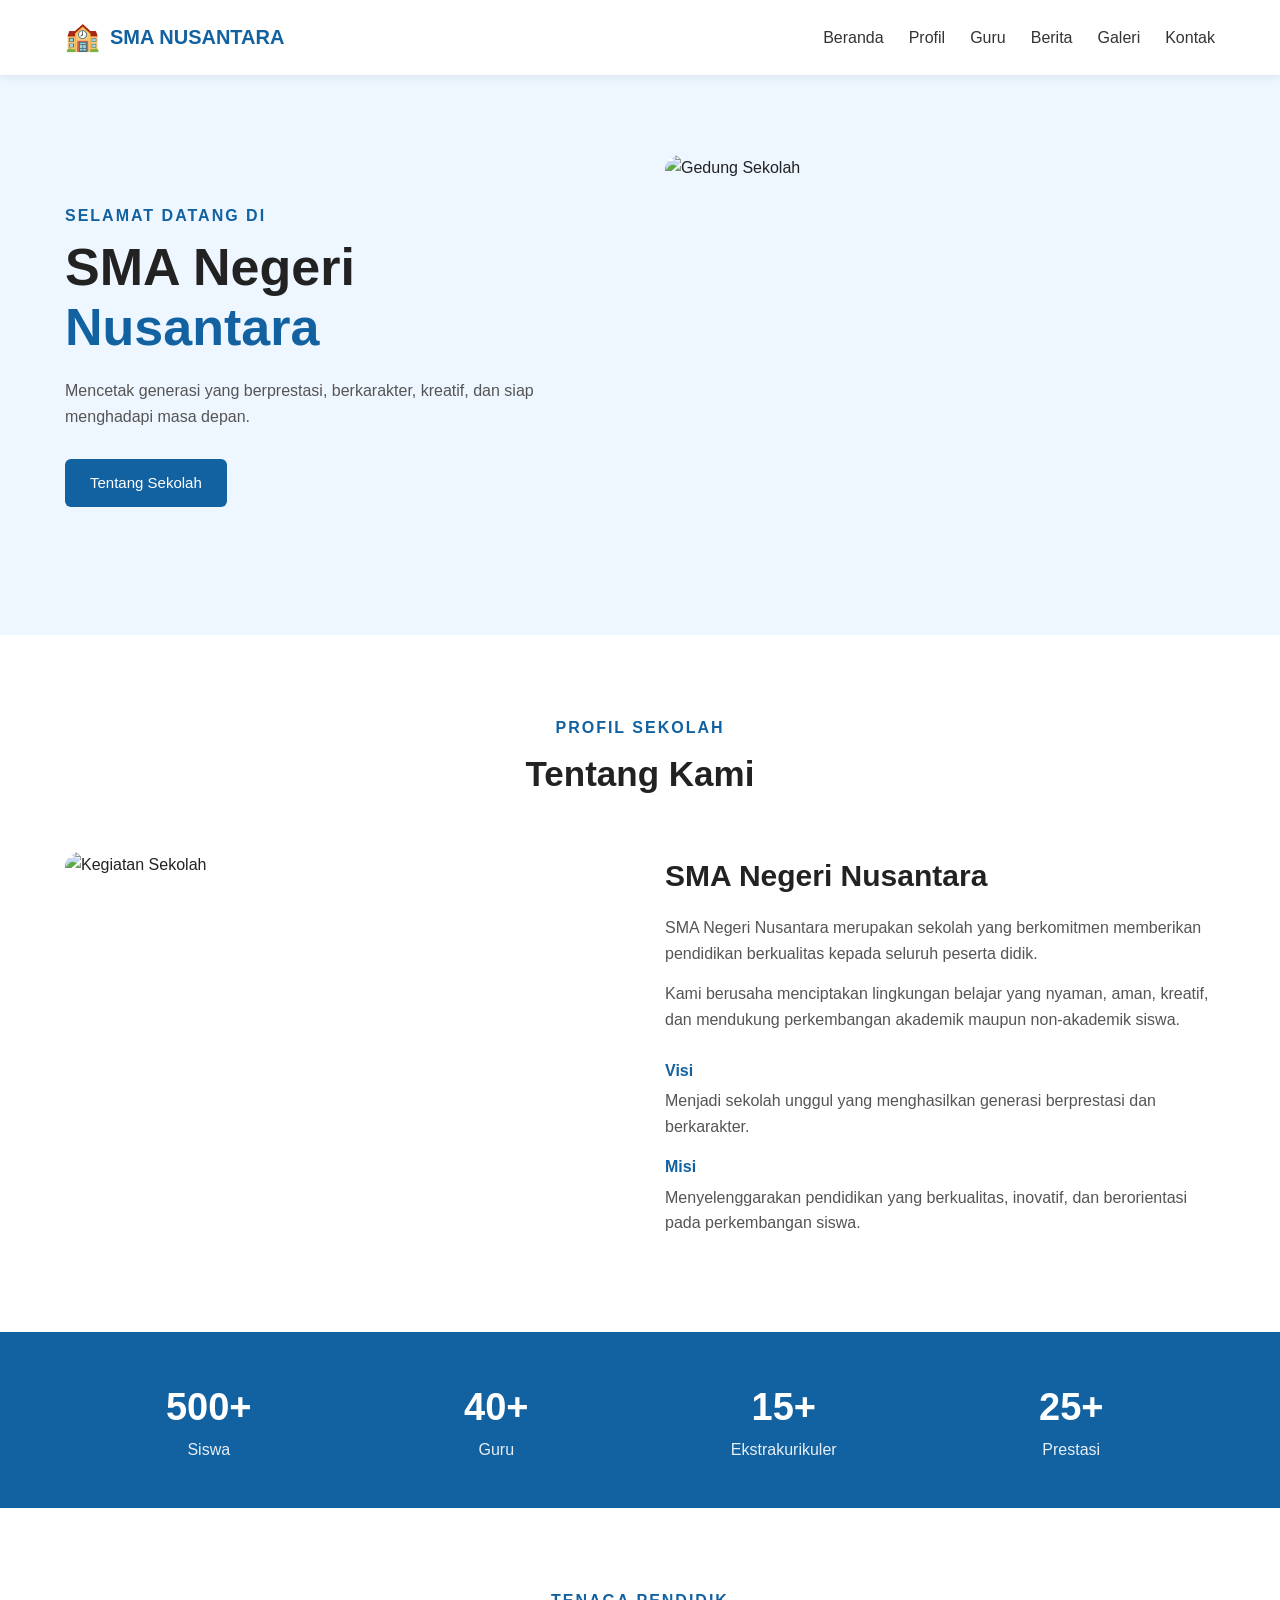
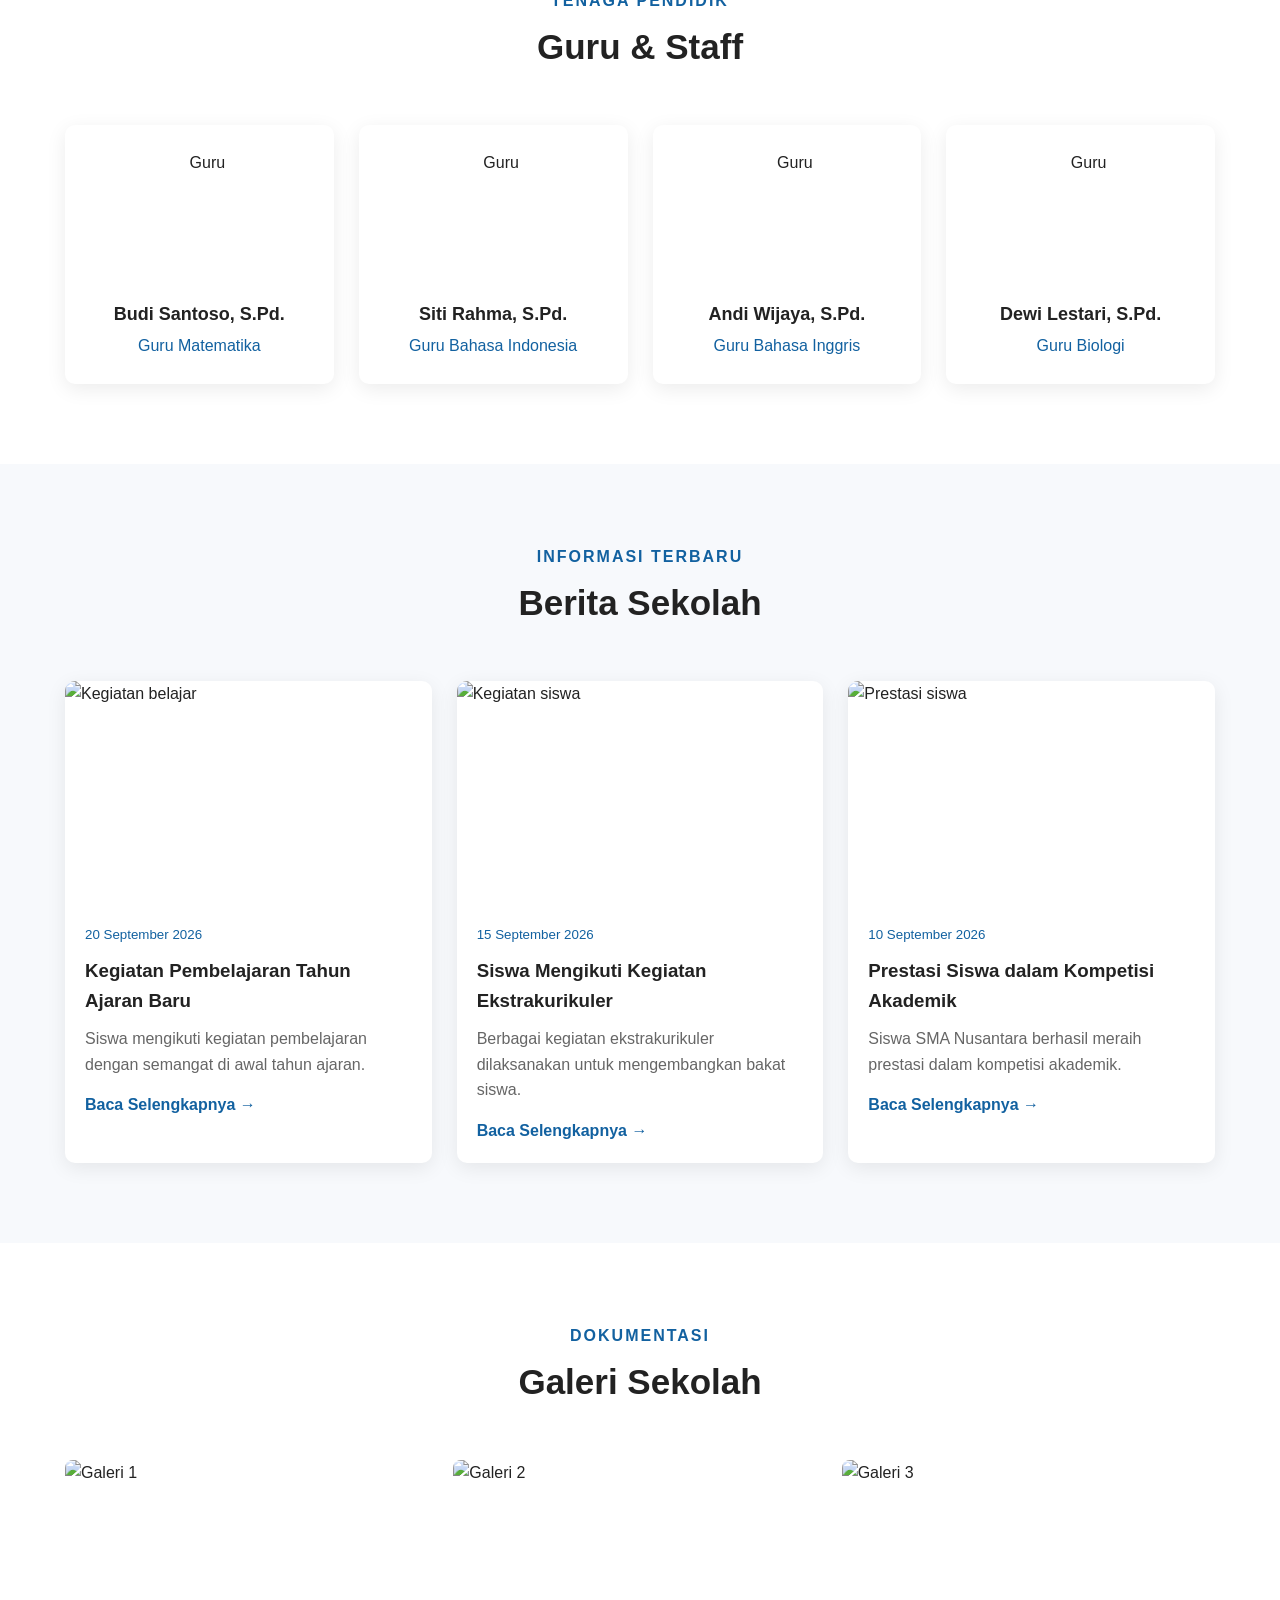
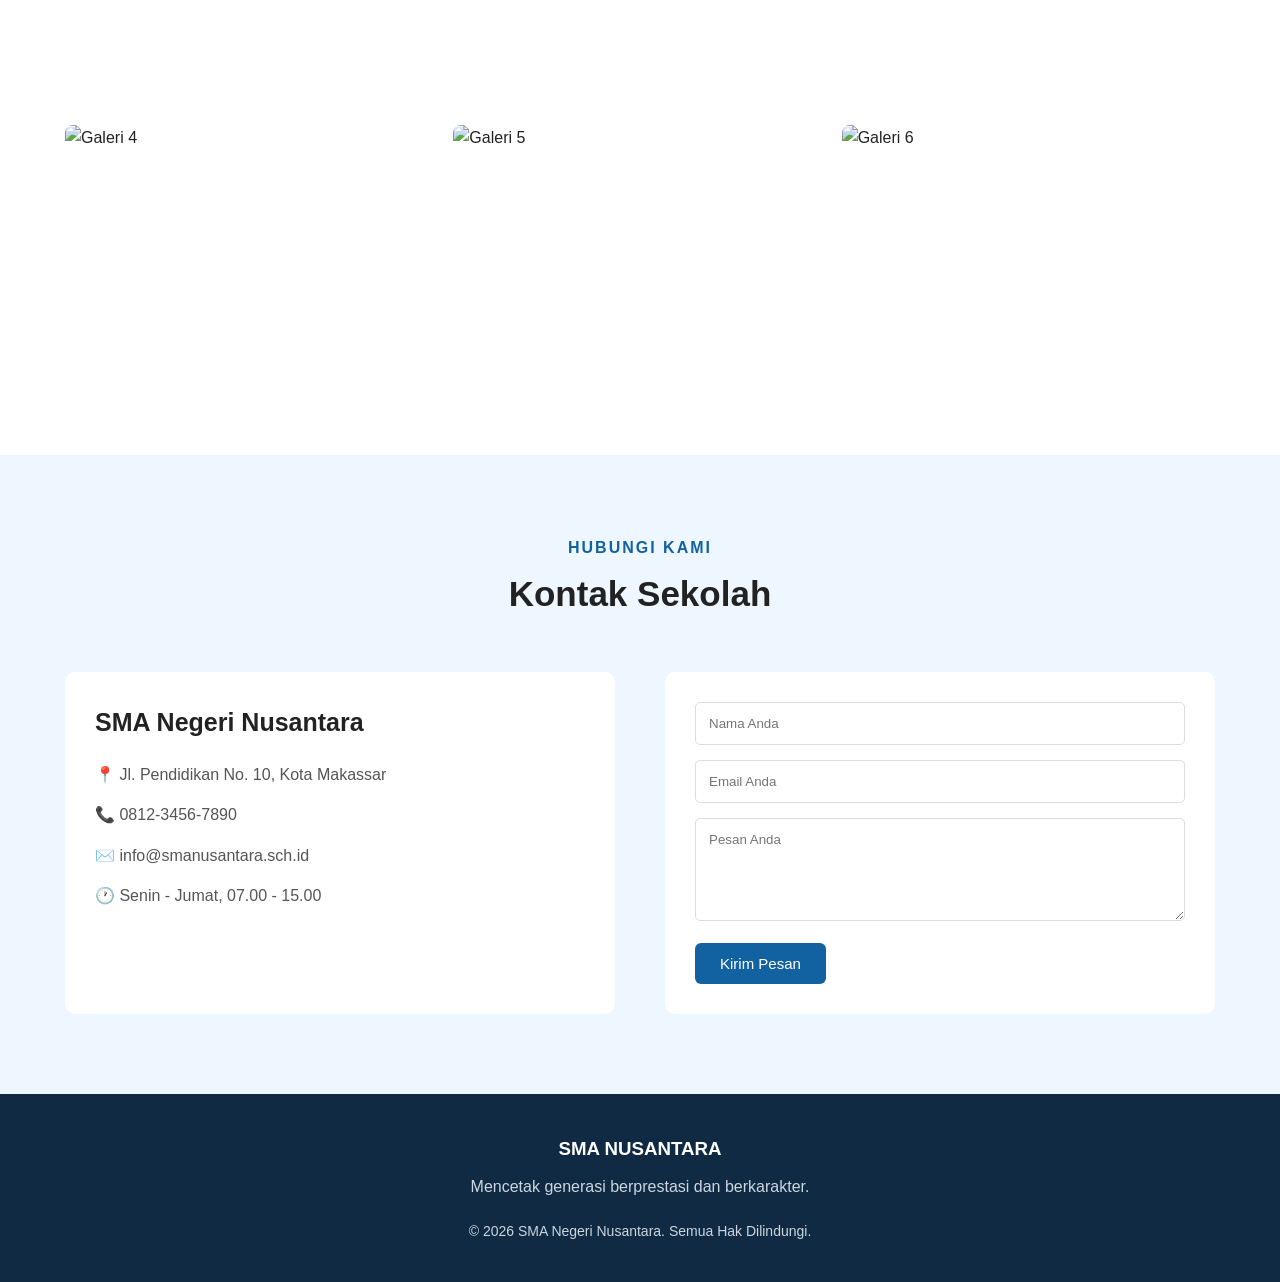
==== index.html @ 3fb5239b "Rename indeks.html to index.html" ====
<!DOCTYPE html>
<html lang="id">
<head>
    <meta charset="UTF-8">
    <meta name="viewport" content="width=device-width, initial-scale=1.0">

    <title>SMA Negeri Nusantara</title>

    <link rel="stylesheet" href="style.css">
</head>

<body>

    <!-- ================= HEADER ================= -->
    <header>
        <div class="container navbar">

            <div class="logo">
                <span>🏫</span>
                <h2>SMA NUSANTARA</h2>
            </div>

            <nav id="navMenu">
                <a href="#beranda">Beranda</a>
                <a href="#profil">Profil</a>
                <a href="#guru">Guru</a>
                <a href="#berita">Berita</a>
                <a href="#galeri">Galeri</a>
                <a href="#kontak">Kontak</a>
            </nav>

            <button class="menu-button" id="menuButton">
                ☰
            </button>

        </div>
    </header>


    <!-- ================= BERANDA ================= -->
    <section id="beranda" class="hero">

        <div class="container hero-content">

            <div class="hero-text">
                <p class="subtitle">SELAMAT DATANG DI</p>

                <h1>
                    SMA Negeri<br>
                    <span>Nusantara</span>
                </h1>

                <p>
                    Mencetak generasi yang berprestasi,
                    berkarakter, kreatif, dan siap menghadapi
                    masa depan.
                </p>

                <a href="#profil" class="button">
                    Tentang Sekolah
                </a>
            </div>

            <div class="hero-image">
                <img src="https://images.unsplash.com/photo-1564981797816-1043664bf78d?auto=format&fit=crop&w=800&q=80"
                     alt="Gedung Sekolah">
            </div>

        </div>

    </section>


    <!-- ================= PROFIL ================= -->
    <section id="profil" class="section">

        <div class="container">

            <div class="section-title">
                <p>PROFIL SEKOLAH</p>
                <h2>Tentang Kami</h2>
            </div>

            <div class="about">

                <div class="about-image">
                    <img src="https://images.unsplash.com/photo-1523050854058-8df90110c9f1?auto=format&fit=crop&w=800&q=80"
                         alt="Kegiatan Sekolah">
                </div>

                <div class="about-text">

                    <h3>SMA Negeri Nusantara</h3>

                    <p>
                        SMA Negeri Nusantara merupakan sekolah yang
                        berkomitmen memberikan pendidikan berkualitas
                        kepada seluruh peserta didik.
                    </p>

                    <p>
                        Kami berusaha menciptakan lingkungan belajar
                        yang nyaman, aman, kreatif, dan mendukung
                        perkembangan akademik maupun non-akademik siswa.
                    </p>

                    <div class="visi-misi">

                        <div>
                            <h4>Visi</h4>
                            <p>
                                Menjadi sekolah unggul yang menghasilkan
                                generasi berprestasi dan berkarakter.
                            </p>
                        </div>

                        <div>
                            <h4>Misi</h4>
                            <p>
                                Menyelenggarakan pendidikan yang berkualitas,
                                inovatif, dan berorientasi pada perkembangan siswa.
                            </p>
                        </div>

                    </div>

                </div>

            </div>

        </div>

    </section>


    <!-- ================= STATISTIK ================= -->
    <section class="statistics">

        <div class="container statistics-grid">

            <div class="stat">
                <h2>500+</h2>
                <p>Siswa</p>
            </div>

            <div class="stat">
                <h2>40+</h2>
                <p>Guru</p>
            </div>

            <div class="stat">
                <h2>15+</h2>
                <p>Ekstrakurikuler</p>
            </div>

            <div class="stat">
                <h2>25+</h2>
                <p>Prestasi</p>
            </div>

        </div>

    </section>


    <!-- ================= GURU ================= -->
    <section id="guru" class="section">

        <div class="container">

            <div class="section-title">
                <p>TENAGA PENDIDIK</p>
                <h2>Guru & Staff</h2>
            </div>

            <div class="teacher-grid">

                <div class="teacher-card">
                    <img src="https://randomuser.me/api/portraits/men/32.jpg"
                         alt="Guru">
                    <h3>Budi Santoso, S.Pd.</h3>
                    <p>Guru Matematika</p>
                </div>

                <div class="teacher-card">
                    <img src="https://randomuser.me/api/portraits/women/44.jpg"
                         alt="Guru">
                    <h3>Siti Rahma, S.Pd.</h3>
                    <p>Guru Bahasa Indonesia</p>
                </div>

                <div class="teacher-card">
                    <img src="https://randomuser.me/api/portraits/men/45.jpg"
                         alt="Guru">
                    <h3>Andi Wijaya, S.Pd.</h3>
                    <p>Guru Bahasa Inggris</p>
                </div>

                <div class="teacher-card">
                    <img src="https://randomuser.me/api/portraits/women/65.jpg"
                         alt="Guru">
                    <h3>Dewi Lestari, S.Pd.</h3>
                    <p>Guru Biologi</p>
                </div>

            </div>

        </div>

    </section>


    <!-- ================= BERITA ================= -->
    <section id="berita" class="section section-light">

        <div class="container">

            <div class="section-title">
                <p>INFORMASI TERBARU</p>
                <h2>Berita Sekolah</h2>
            </div>

            <div class="news-grid">

                <article class="news-card">

                    <img src="https://images.unsplash.com/photo-1509062522246-3755977927d7?auto=format&fit=crop&w=700&q=80"
                         alt="Kegiatan belajar">

                    <div class="news-content">

                        <small>20 September 2026</small>

                        <h3>
                            Kegiatan Pembelajaran Tahun Ajaran Baru
                        </h3>

                        <p>
                            Siswa mengikuti kegiatan pembelajaran
                            dengan semangat di awal tahun ajaran.
                        </p>

                        <a href="#" class="read-more">
                            Baca Selengkapnya →
                        </a>

                    </div>

                </article>


                <article class="news-card">

                    <img src="https://images.unsplash.com/photo-1544717305-2782549b5136?auto=format&fit=crop&w=700&q=80"
                         alt="Kegiatan siswa">

                    <div class="news-content">

                        <small>15 September 2026</small>

                        <h3>
                            Siswa Mengikuti Kegiatan Ekstrakurikuler
                        </h3>

                        <p>
                            Berbagai kegiatan ekstrakurikuler
                            dilaksanakan untuk mengembangkan bakat siswa.
                        </p>

                        <a href="#" class="read-more">
                            Baca Selengkapnya →
                        </a>

                    </div>

                </article>


                <article class="news-card">

                    <img src="https://images.unsplash.com/photo-1577896851231-70ef18881754?auto=format&fit=crop&w=700&q=80"
                         alt="Prestasi siswa">

                    <div class="news-content">

                        <small>10 September 2026</small>

                        <h3>
                            Prestasi Siswa dalam Kompetisi Akademik
                        </h3>

                        <p>
                            Siswa SMA Nusantara berhasil meraih
                            prestasi dalam kompetisi akademik.
                        </p>

                        <a href="#" class="read-more">
                            Baca Selengkapnya →
                        </a>

                    </div>

                </article>

            </div>

        </div>

    </section>


    <!-- ================= GALERI ================= -->
    <section id="galeri" class="section">

        <div class="container">

            <div class="section-title">
                <p>DOKUMENTASI</p>
                <h2>Galeri Sekolah</h2>
            </div>

            <div class="gallery">

                <img src="https://images.unsplash.com/photo-1503676260728-1c00da094a0b?auto=format&fit=crop&w=600&q=80"
                     alt="Galeri 1">

                <img src="https://images.unsplash.com/photo-1524178232363-1fb2b075b655?auto=format&fit=crop&w=600&q=80"
                     alt="Galeri 2">

                <img src="https://images.unsplash.com/photo-1577896851231-70ef18881754?auto=format&fit=crop&w=600&q=80"
                     alt="Galeri 3">

                <img src="https://images.unsplash.com/photo-1588072432836-e10032774350?auto=format&fit=crop&w=600&q=80"
                     alt="Galeri 4">

                <img src="https://images.unsplash.com/photo-1509062522246-3755977927d7?auto=format&fit=crop&w=600&q=80"
                     alt="Galeri 5">

                <img src="https://images.unsplash.com/photo-1529390079861-591de354faf5?auto=format&fit=crop&w=600&q=80"
                     alt="Galeri 6">

            </div>

        </div>

    </section>


    <!-- ================= KONTAK ================= -->
    <section id="kontak" class="contact-section">

        <div class="container">

            <div class="section-title">
                <p>HUBUNGI KAMI</p>
                <h2>Kontak Sekolah</h2>
            </div>

            <div class="contact-grid">

                <div class="contact-info">

                    <h3>SMA Negeri Nusantara</h3>

                    <p>
                        📍 Jl. Pendidikan No. 10,
                        Kota Makassar
                    </p>

                    <p>
                        📞 0812-3456-7890
                    </p>

                    <p>
                        ✉️ info@smanusantara.sch.id
                    </p>

                    <p>
                        🕐 Senin - Jumat, 07.00 - 15.00
                    </p>

                </div>


                <form id="contactForm">

                    <input type="text"
                           id="nama"
                           placeholder="Nama Anda"
                           required>

                    <input type="email"
                           id="email"
                           placeholder="Email Anda"
                           required>

                    <textarea id="pesan"
                              rows="5"
                              placeholder="Pesan Anda"
                              required></textarea>

                    <button type="submit" class="button">
                        Kirim Pesan
                    </button>

                </form>

            </div>

        </div>

    </section>


    <!-- ================= FOOTER ================= -->
    <footer>

        <div class="container">

            <h3>SMA NUSANTARA</h3>

            <p>
                Mencetak generasi berprestasi dan berkarakter.
            </p>

            <p class="copyright">
                © 2026 SMA Negeri Nusantara. Semua Hak Dilindungi.
            </p>

        </div>

    </footer>


    <!-- Tombol kembali ke atas -->
    <button id="backToTop">
        ↑
    </button>


    <script src="script.js"></script>

</body>
</html>
---- style.css ----
/* =========================
   RESET
========================= */

* {
    margin: 0;
    padding: 0;
    box-sizing: border-box;
}

html {
    scroll-behavior: smooth;
}

body {
    font-family: Arial, Helvetica, sans-serif;
    color: #222;
    line-height: 1.6;
    background: white;
}

img {
    max-width: 100%;
    display: block;
}

a {
    text-decoration: none;
}


/* =========================
   CONTAINER
========================= */

.container {
    width: 90%;
    max-width: 1150px;
    margin: auto;
}


/* =========================
   HEADER
========================= */

header {
    background: white;
    position: sticky;
    top: 0;
    z-index: 1000;
    box-shadow: 0 2px 10px rgba(0, 0, 0, 0.08);
}

.navbar {
    min-height: 75px;
    display: flex;
    align-items: center;
    justify-content: space-between;
}

.logo {
    display: flex;
    align-items: center;
    gap: 10px;
}

.logo span {
    font-size: 28px;
}

.logo h2 {
    color: #1261a0;
    font-size: 20px;
}

nav {
    display: flex;
    gap: 25px;
}

nav a {
    color: #333;
    font-weight: 500;
    transition: 0.3s;
}

nav a:hover {
    color: #1261a0;
}

.menu-button {
    display: none;
    border: none;
    background: none;
    font-size: 28px;
    cursor: pointer;
}


/* =========================
   HERO
========================= */

.hero {
    background: #eef6ff;
    padding: 80px 0;
}

.hero-content {
    display: grid;
    grid-template-columns: 1fr 1fr;
    gap: 50px;
    align-items: center;
}

.subtitle {
    color: #1261a0;
    font-weight: bold;
    letter-spacing: 2px;
    margin-bottom: 10px;
}

.hero h1 {
    font-size: 52px;
    line-height: 1.15;
    margin-bottom: 20px;
}

.hero h1 span {
    color: #1261a0;
}

.hero-text > p:not(.subtitle) {
    color: #555;
    margin-bottom: 30px;
    max-width: 500px;
}

.hero-image img {
    width: 100%;
    height: 400px;
    object-fit: cover;
    border-radius: 15px;
}


/* =========================
   BUTTON
========================= */

.button {
    display: inline-block;
    background: #1261a0;
    color: white;
    padding: 12px 25px;
    border-radius: 6px;
    border: none;
    cursor: pointer;
    font-size: 15px;
    transition: 0.3s;
}

.button:hover {
    background: #0d4777;
    transform: translateY(-2px);
}


/* =========================
   SECTION
========================= */

.section {
    padding: 80px 0;
}

.section-light {
    background: #f7f9fc;
}

.section-title {
    text-align: center;
    margin-bottom: 50px;
}

.section-title p {
    color: #1261a0;
    font-weight: bold;
    letter-spacing: 2px;
    margin-bottom: 5px;
}

.section-title h2 {
    font-size: 35px;
}


/* =========================
   PROFIL
========================= */

.about {
    display: grid;
    grid-template-columns: 1fr 1fr;
    gap: 50px;
    align-items: center;
}

.about-image img {
    width: 100%;
    height: 400px;
    object-fit: cover;
    border-radius: 15px;
}

.about-text h3 {
    font-size: 30px;
    margin-bottom: 15px;
}

.about-text > p {
    color: #555;
    margin-bottom: 15px;
}

.visi-misi {
    margin-top: 25px;
}

.visi-misi h4 {
    color: #1261a0;
    margin-bottom: 5px;
}

.visi-misi p {
    color: #555;
    margin-bottom: 15px;
}


/* =========================
   STATISTIK
========================= */

.statistics {
    background: #1261a0;
    color: white;
    padding: 45px 0;
}

.statistics-grid {
    display: grid;
    grid-template-columns: repeat(4, 1fr);
    text-align: center;
}

.stat h2 {
    font-size: 38px;
}

.stat p {
    opacity: 0.9;
}


/* =========================
   GURU
========================= */

.teacher-grid {
    display: grid;
    grid-template-columns: repeat(4, 1fr);
    gap: 25px;
}

.teacher-card {
    background: white;
    text-align: center;
    padding: 25px 15px;
    border-radius: 10px;
    box-shadow: 0 5px 20px rgba(0, 0, 0, 0.08);
    transition: 0.3s;
}

.teacher-card:hover {
    transform: translateY(-8px);
}

.teacher-card img {
    width: 130px;
    height: 130px;
    object-fit: cover;
    border-radius: 50%;
    margin: auto;
    margin-bottom: 20px;
}

.teacher-card h3 {
    font-size: 18px;
    margin-bottom: 5px;
}

.teacher-card p {
    color: #1261a0;
}


/* =========================
   BERITA
========================= */

.news-grid {
    display: grid;
    grid-template-columns: repeat(3, 1fr);
    gap: 25px;
}

.news-card {
    background: white;
    border-radius: 10px;
    overflow: hidden;
    box-shadow: 0 5px 20px rgba(0, 0, 0, 0.08);
}

.news-card img {
    width: 100%;
    height: 220px;
    object-fit: cover;
}

.news-content {
    padding: 20px;
}

.news-content small {
    color: #1261a0;
}

.news-content h3 {
    margin: 10px 0;
}

.news-content p {
    color: #666;
    margin-bottom: 15px;
}

.read-more {
    color: #1261a0;
    font-weight: bold;
}


/* =========================
   GALERI
========================= */

.gallery {
    display: grid;
    grid-template-columns: repeat(3, 1fr);
    gap: 15px;
}

.gallery img {
    width: 100%;
    height: 250px;
    object-fit: cover;
    border-radius: 8px;
    transition: 0.3s;
}

.gallery img:hover {
    transform: scale(1.03);
}


/* =========================
   KONTAK
========================= */

.contact-section {
    padding: 80px 0;
    background: #eef6ff;
}

.contact-grid {
    display: grid;
    grid-template-columns: 1fr 1fr;
    gap: 50px;
}

.contact-info {
    background: white;
    padding: 30px;
    border-radius: 10px;
}

.contact-info h3 {
    font-size: 25px;
    margin-bottom: 20px;
}

.contact-info p {
    margin-bottom: 15px;
    color: #555;
}

form {
    background: white;
    padding: 30px;
    border-radius: 10px;
}

form input,
form textarea {
    width: 100%;
    padding: 13px;
    margin-bottom: 15px;
    border: 1px solid #ddd;
    border-radius: 5px;
    font-family: inherit;
}

form input:focus,
form textarea:focus {
    outline: none;
    border-color: #1261a0;
}


/* =========================
   FOOTER
========================= */

footer {
    background: #102a43;
    color: white;
    text-align: center;
    padding: 40px 0;
}

footer h3 {
    margin-bottom: 10px;
}

footer p {
    color: #ccd6e0;
}

.copyright {
    margin-top: 20px;
    font-size: 14px;
}


/* =========================
   BACK TO TOP
========================= */

#backToTop {
    position: fixed;
    right: 25px;
    bottom: 25px;

    width: 45px;
    height: 45px;

    border: none;
    border-radius: 50%;

    background: #1261a0;
    color: white;

    font-size: 20px;

    cursor: pointer;

    display: none;
}

#backToTop:hover {
    background: #0d4777;
}


/* =========================
   RESPONSIVE
========================= */

@media (max-width: 900px) {

    .hero-content,
    .about,
    .contact-grid {
        grid-template-columns: 1fr;
    }

    .teacher-grid {
        grid-template-columns: repeat(2, 1fr);
    }

    .news-grid {
        grid-template-columns: 1fr;
    }

    .gallery {
        grid-template-columns: repeat(2, 1fr);
    }

    .statistics-grid {
        grid-template-columns: repeat(2, 1fr);
        gap: 30px;
    }

}


@media (max-width: 700px) {

    .navbar {
        position: relative;
    }

    nav {
        display: none;

        position: absolute;
        top: 75px;
        left: 0;

        width: 100%;

        background: white;

        flex-direction: column;

        padding: 20px;

        box-shadow: 0 5px 10px rgba(0,0,0,0.1);
    }

    nav.active {
        display: flex;
    }

    .menu-button {
        display: block;
    }

    .hero {
        padding: 50px 0;
    }

    .hero h1 {
        font-size: 40px;
    }

    .teacher-grid {
        grid-template-columns: 1fr;
    }

    .gallery {
        grid-template-columns: 1fr;
    }

    .statistics-grid {
        grid-template-columns: 1fr 1fr;
    }

}
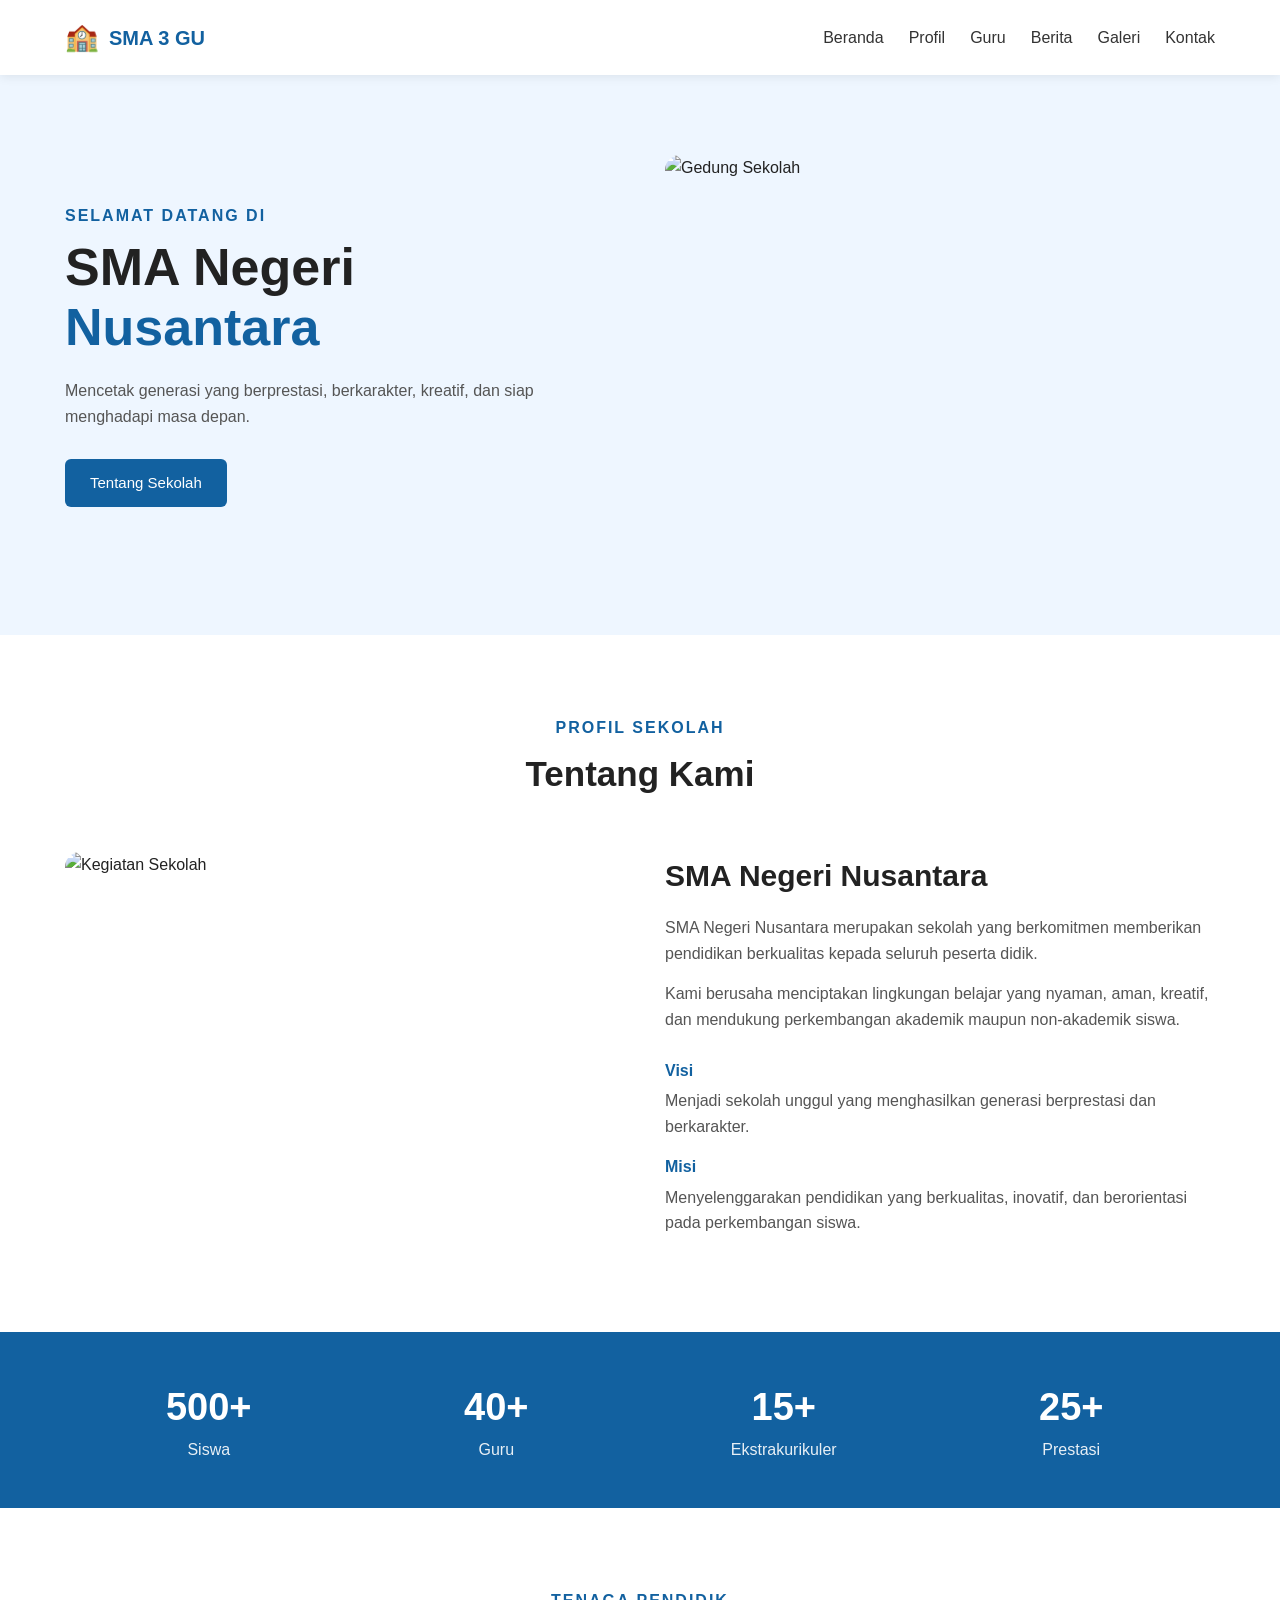
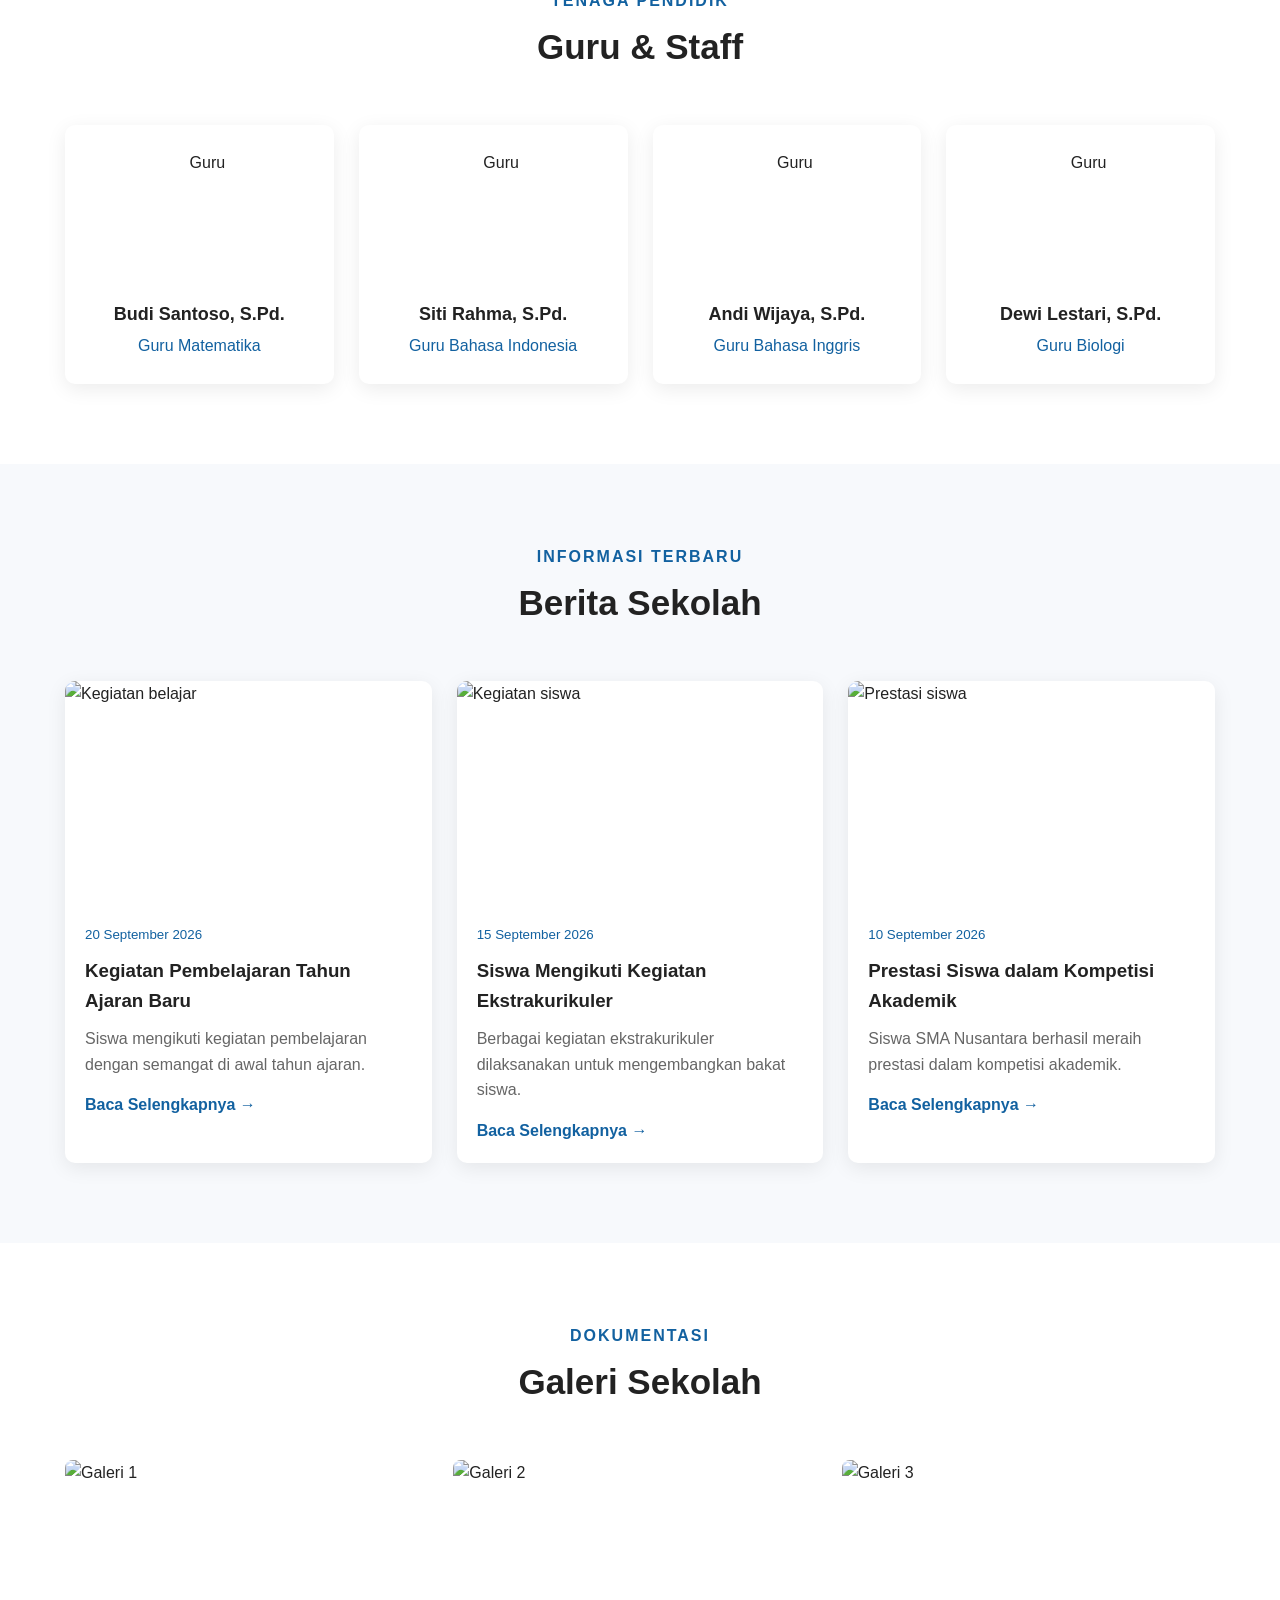
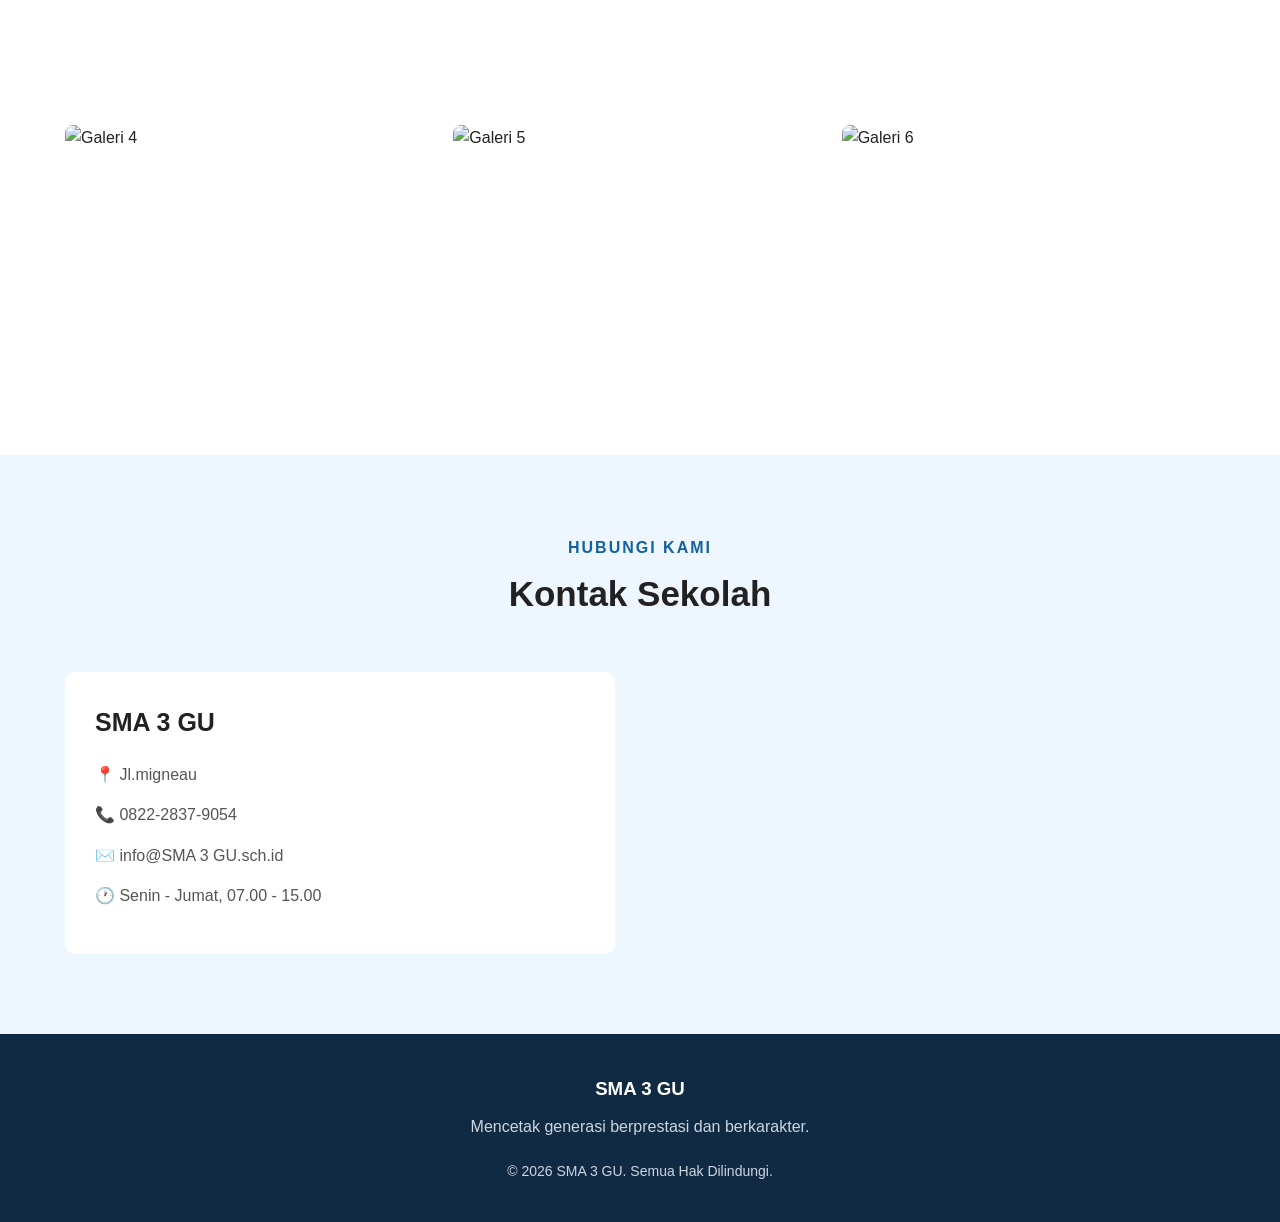
==== commit 57e53dcc: "Update index.html" ====
--- a/index.html
+++ b/index.html
@@ -4,7 +4,7 @@
     <meta charset="UTF-8">
     <meta name="viewport" content="width=device-width, initial-scale=1.0">
 
-    <title>SMA Negeri Nusantara</title>
+    <title>SMA 3 GU</title>
 
     <link rel="stylesheet" href="style.css">
 </head>
@@ -17,7 +17,7 @@
 
             <div class="logo">
                 <span>🏫</span>
-                <h2>SMA NUSANTARA</h2>
+                <h2>SMA 3 GU</h2>
             </div>
 
             <nav id="navMenu">
@@ -360,19 +360,18 @@
 
                 <div class="contact-info">
 
-                    <h3>SMA Negeri Nusantara</h3>
-
-                    <p>
-                        📍 Jl. Pendidikan No. 10,
-                        Kota Makassar
-                    </p>
-
-                    <p>
-                        📞 0812-3456-7890
-                    </p>
-
-                    <p>
-                        ✉️ info@smanusantara.sch.id
+                    <h3>SMA 3 GU</h3>
+
+                    <p>
+                        📍 Jl.migneau
+                    </p>
+
+                    <p>
+                        📞 0822-2837-9054
+                    </p>
+
+                    <p>
+                        ✉️ info@SMA 3 GU.sch.id
                     </p>
 
                     <p>
@@ -380,35 +379,6 @@
                     </p>
 
                 </div>
-
-
-                <form id="contactForm">
-
-                    <input type="text"
-                           id="nama"
-                           placeholder="Nama Anda"
-                           required>
-
-                    <input type="email"
-                           id="email"
-                           placeholder="Email Anda"
-                           required>
-
-                    <textarea id="pesan"
-                              rows="5"
-                              placeholder="Pesan Anda"
-                              required></textarea>
-
-                    <button type="submit" class="button">
-                        Kirim Pesan
-                    </button>
-
-                </form>
-
-            </div>
-
-        </div>
-
     </section>
 
 
@@ -417,14 +387,14 @@
 
         <div class="container">
 
-            <h3>SMA NUSANTARA</h3>
+            <h3>SMA 3 GU</h3>
 
             <p>
                 Mencetak generasi berprestasi dan berkarakter.
             </p>
 
             <p class="copyright">
-                © 2026 SMA Negeri Nusantara. Semua Hak Dilindungi.
+                © 2026 SMA 3 GU. Semua Hak Dilindungi.
             </p>
 
         </div>
--- a/style.css
+++ b/style.css
@@ -1,6 +1,6 @@
-/* =========================
+/* =========================================
    RESET
-========================= */
+========================================= */
 
 * {
     margin: 0;
@@ -16,7 +16,8 @@
     font-family: Arial, Helvetica, sans-serif;
     color: #222;
     line-height: 1.6;
-    background: white;
+    background: #fff;
+    overflow-x: hidden;
 }
 
 img {
@@ -28,10 +29,16 @@
     text-decoration: none;
 }
 
-
-/* =========================
+button,
+input,
+textarea {
+    font-family: inherit;
+}
+
+
+/* =========================================
    CONTAINER
-========================= */
+========================================= */
 
 .container {
     width: 90%;
@@ -40,12 +47,12 @@
 }
 
 
-/* =========================
-   HEADER
-========================= */
+/* =========================================
+   HEADER / NAVBAR
+========================================= */
 
 header {
-    background: white;
+    background: #fff;
     position: sticky;
     top: 0;
     z-index: 1000;
@@ -66,7 +73,7 @@
 }
 
 .logo span {
-    font-size: 28px;
+    font-size: 27px;
 }
 
 .logo h2 {
@@ -76,6 +83,7 @@
 
 nav {
     display: flex;
+    align-items: center;
     gap: 25px;
 }
 
@@ -92,15 +100,16 @@
 .menu-button {
     display: none;
     border: none;
-    background: none;
+    background: transparent;
     font-size: 28px;
     cursor: pointer;
-}
-
-
-/* =========================
+    color: #1261a0;
+}
+
+
+/* =========================================
    HERO
-========================= */
+========================================= */
 
 .hero {
     background: #eef6ff;
@@ -145,9 +154,9 @@
 }
 
 
-/* =========================
+/* =========================================
    BUTTON
-========================= */
+========================================= */
 
 .button {
     display: inline-block;
@@ -167,9 +176,9 @@
 }
 
 
-/* =========================
+/* =========================================
    SECTION
-========================= */
+========================================= */
 
 .section {
     padding: 80px 0;
@@ -196,9 +205,9 @@
 }
 
 
-/* =========================
+/* =========================================
    PROFIL
-========================= */
+========================================= */
 
 .about {
     display: grid;
@@ -239,9 +248,9 @@
 }
 
 
-/* =========================
+/* =========================================
    STATISTIK
-========================= */
+========================================= */
 
 .statistics {
     background: #1261a0;
@@ -264,9 +273,9 @@
 }
 
 
-/* =========================
+/* =========================================
    GURU
-========================= */
+========================================= */
 
 .teacher-grid {
     display: grid;
@@ -292,8 +301,7 @@
     height: 130px;
     object-fit: cover;
     border-radius: 50%;
-    margin: auto;
-    margin-bottom: 20px;
+    margin: auto auto 20px;
 }
 
 .teacher-card h3 {
@@ -306,9 +314,9 @@
 }
 
 
-/* =========================
+/* =========================================
    BERITA
-========================= */
+========================================= */
 
 .news-grid {
     display: grid;
@@ -352,9 +360,9 @@
 }
 
 
-/* =========================
+/* =========================================
    GALERI
-========================= */
+========================================= */
 
 .gallery {
     display: grid;
@@ -375,9 +383,9 @@
 }
 
 
-/* =========================
+/* =========================================
    KONTAK
-========================= */
+========================================= */
 
 .contact-section {
     padding: 80px 0;
@@ -390,26 +398,21 @@
     gap: 50px;
 }
 
-.contact-info {
-    background: white;
-    padding: 30px;
-    border-radius: 10px;
-}
-
-.contact-info h3 {
-    font-size: 25px;
-    margin-bottom: 20px;
-}
-
-.contact-info p {
-    margin-bottom: 15px;
-    color: #555;
-}
-
+.contact-info,
 form {
     background: white;
     padding: 30px;
     border-radius: 10px;
+}
+
+.contact-info h3 {
+    font-size: 25px;
+    margin-bottom: 20px;
+}
+
+.contact-info p {
+    margin-bottom: 15px;
+    color: #555;
 }
 
 form input,
@@ -419,19 +422,19 @@
     margin-bottom: 15px;
     border: 1px solid #ddd;
     border-radius: 5px;
-    font-family: inherit;
+    outline: none;
+    resize: vertical;
 }
 
 form input:focus,
 form textarea:focus {
-    outline: none;
     border-color: #1261a0;
 }
 
 
-/* =========================
+/* =========================================
    FOOTER
-========================= */
+========================================= */
 
 footer {
     background: #102a43;
@@ -454,79 +457,113 @@
 }
 
 
-/* =========================
+/* =========================================
    BACK TO TOP
-========================= */
+========================================= */
 
 #backToTop {
     position: fixed;
     right: 25px;
     bottom: 25px;
-
     width: 45px;
     height: 45px;
-
     border: none;
     border-radius: 50%;
-
     background: #1261a0;
     color: white;
-
     font-size: 20px;
-
     cursor: pointer;
-
     display: none;
-}
-
-#backToTop:hover {
-    background: #0d4777;
-}
-
-
-/* =========================
-   RESPONSIVE
-========================= */
+    z-index: 999;
+}
+
+
+/* =========================================
+   TABLET
+========================================= */
 
 @media (max-width: 900px) {
 
-    .hero-content,
-    .about,
+    .container {
+        width: 92%;
+    }
+
+    .hero-content {
+        grid-template-columns: 1fr;
+        gap: 35px;
+    }
+
+    .hero-text {
+        text-align: center;
+    }
+
+    .hero-text > p:not(.subtitle) {
+        margin-left: auto;
+        margin-right: auto;
+    }
+
+    .hero-image img {
+        height: 350px;
+    }
+
+    .about {
+        grid-template-columns: 1fr;
+        gap: 35px;
+    }
+
+    .teacher-grid {
+        grid-template-columns: repeat(2, 1fr);
+    }
+
+    .news-grid {
+        grid-template-columns: 1fr;
+    }
+
     .contact-grid {
         grid-template-columns: 1fr;
-    }
-
-    .teacher-grid {
-        grid-template-columns: repeat(2, 1fr);
-    }
-
-    .news-grid {
-        grid-template-columns: 1fr;
-    }
-
-    .gallery {
-        grid-template-columns: repeat(2, 1fr);
+        gap: 30px;
     }
 
     .statistics-grid {
         grid-template-columns: repeat(2, 1fr);
         gap: 30px;
     }
-
-}
-
+}
+
+
+/* =========================================
+   HANDPHONE
+========================================= */
 
 @media (max-width: 700px) {
 
+    .container {
+        width: 92%;
+    }
+
+    /* NAVBAR */
+
     .navbar {
-        position: relative;
+        min-height: 65px;
+    }
+
+    .logo h2 {
+        font-size: 16px;
+    }
+
+    .logo span {
+        font-size: 23px;
+    }
+
+    .menu-button {
+        display: block;
     }
 
     nav {
         display: none;
 
         position: absolute;
-        top: 75px;
+        top: 65px;
         left: 0;
 
         width: 100%;
@@ -534,38 +571,275 @@
         background: white;
 
         flex-direction: column;
-
-        padding: 20px;
-
-        box-shadow: 0 5px 10px rgba(0,0,0,0.1);
+        align-items: flex-start;
+
+        gap: 0;
+
+        padding: 10px 4%;
+
+        box-shadow: 0 5px 15px rgba(0, 0, 0, 0.12);
     }
 
     nav.active {
         display: flex;
     }
 
-    .menu-button {
-        display: block;
-    }
+    nav a {
+        width: 100%;
+        padding: 13px 0;
+        border-bottom: 1px solid #eee;
+    }
+
+
+    /* HERO */
 
     .hero {
-        padding: 50px 0;
+        padding: 55px 0;
+    }
+
+    .hero-content {
+        gap: 30px;
+    }
+
+    .subtitle {
+        font-size: 13px;
+        letter-spacing: 1.5px;
     }
 
     .hero h1 {
-        font-size: 40px;
+        font-size: 38px;
+        line-height: 1.2;
+    }
+
+    .hero-text > p:not(.subtitle) {
+        font-size: 15px;
+    }
+
+    .hero-image img {
+        height: 240px;
+        border-radius: 12px;
+    }
+
+
+    /* SECTION */
+
+    .section {
+        padding: 55px 0;
+    }
+
+    .section-title {
+        margin-bottom: 30px;
+    }
+
+    .section-title p {
+        font-size: 12px;
+        letter-spacing: 1.5px;
+    }
+
+    .section-title h2 {
+        font-size: 28px;
+    }
+
+
+    /* PROFIL */
+
+    .about {
+        gap: 25px;
+    }
+
+    .about-image img {
+        height: 240px;
+    }
+
+    .about-text h3 {
+        font-size: 25px;
+    }
+
+    .about-text p {
+        font-size: 15px;
+    }
+
+
+    /* STATISTIK */
+
+    .statistics {
+        padding: 35px 0;
+    }
+
+    .statistics-grid {
+        grid-template-columns: 1fr 1fr;
+        gap: 25px 10px;
+    }
+
+    .stat h2 {
+        font-size: 30px;
+    }
+
+    .stat p {
+        font-size: 14px;
+    }
+
+
+    /* GURU */
+
+    .teacher-grid {
+        grid-template-columns: 1fr 1fr;
+        gap: 15px;
+    }
+
+    .teacher-card {
+        padding: 20px 10px;
+    }
+
+    .teacher-card img {
+        width: 90px;
+        height: 90px;
+        margin-bottom: 12px;
+    }
+
+    .teacher-card h3 {
+        font-size: 15px;
+    }
+
+    .teacher-card p {
+        font-size: 13px;
+    }
+
+
+    /* BERITA */
+
+    .news-grid {
+        gap: 20px;
+    }
+
+    .news-card img {
+        height: 200px;
+    }
+
+    .news-content {
+        padding: 17px;
+    }
+
+    .news-content h3 {
+        font-size: 18px;
+    }
+
+    .news-content p {
+        font-size: 14px;
+    }
+
+
+    /* GALERI */
+
+    .gallery {
+        grid-template-columns: 1fr 1fr;
+        gap: 10px;
+    }
+
+    .gallery img {
+        height: 160px;
+        border-radius: 6px;
+    }
+
+
+    /* KONTAK */
+
+    .contact-section {
+        padding: 55px 0;
+    }
+
+    .contact-grid {
+        gap: 20px;
+    }
+
+    .contact-info,
+    form {
+        padding: 20px;
+    }
+
+    .contact-info h3 {
+        font-size: 21px;
+    }
+
+    .contact-info p {
+        font-size: 14px;
+    }
+
+    form input,
+    form textarea {
+        font-size: 14px;
+        padding: 12px;
+    }
+
+    form .button {
+        width: 100%;
+    }
+
+
+    /* FOOTER */
+
+    footer {
+        padding: 30px 15px;
+    }
+
+    footer h3 {
+        font-size: 18px;
+    }
+
+    footer p {
+        font-size: 14px;
+    }
+
+
+    /* BACK TO TOP */
+
+    #backToTop {
+        width: 40px;
+        height: 40px;
+        right: 15px;
+        bottom: 15px;
+        font-size: 18px;
+    }
+}
+
+
+/* =========================================
+   HP KECIL
+========================================= */
+
+@media (max-width: 400px) {
+
+    .hero h1 {
+        font-size: 32px;
+    }
+
+    .hero-image img {
+        height: 210px;
     }
 
     .teacher-grid {
         grid-template-columns: 1fr;
     }
 
+    .teacher-card {
+        max-width: 280px;
+        width: 100%;
+        margin: auto;
+    }
+
     .gallery {
         grid-template-columns: 1fr;
     }
 
+    .gallery img {
+        height: 220px;
+    }
+
     .statistics-grid {
         grid-template-columns: 1fr 1fr;
     }
 
-}+    .stat h2 {
+        font-size: 27px;
+    }
+}
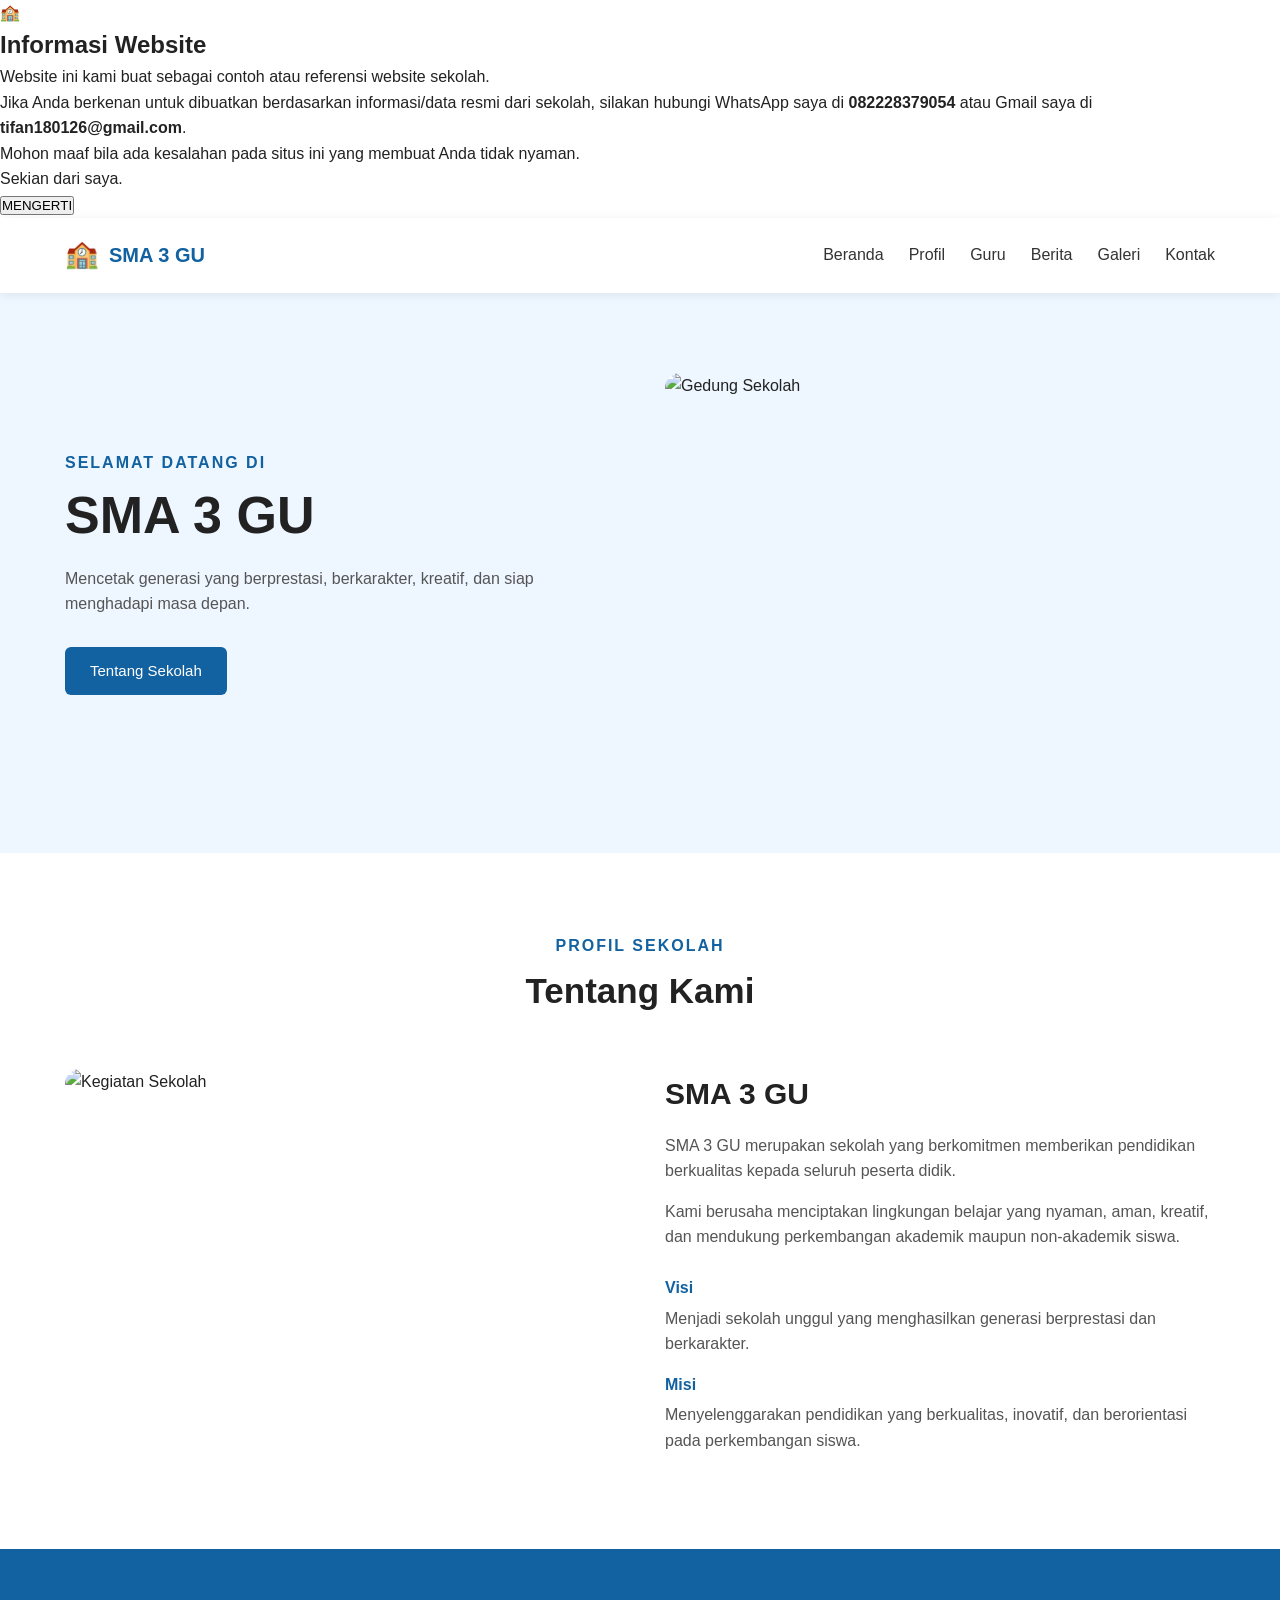
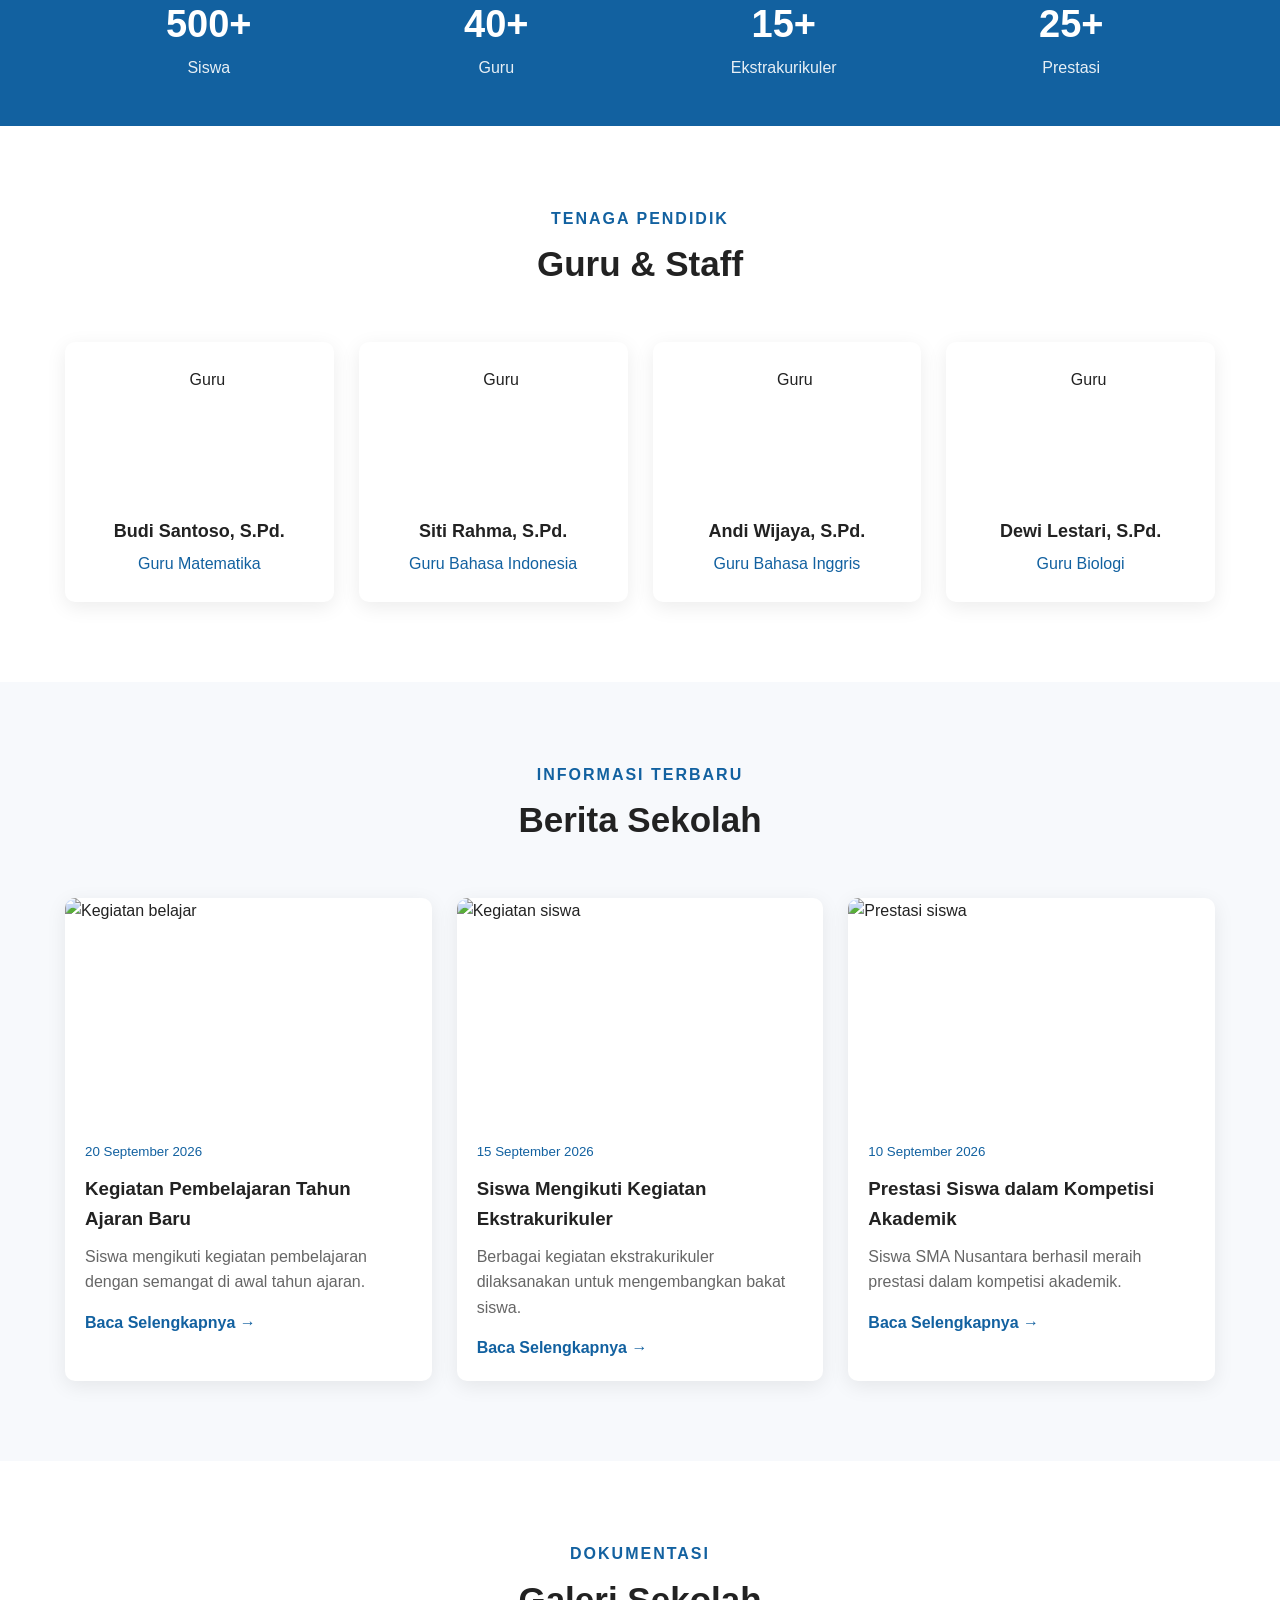
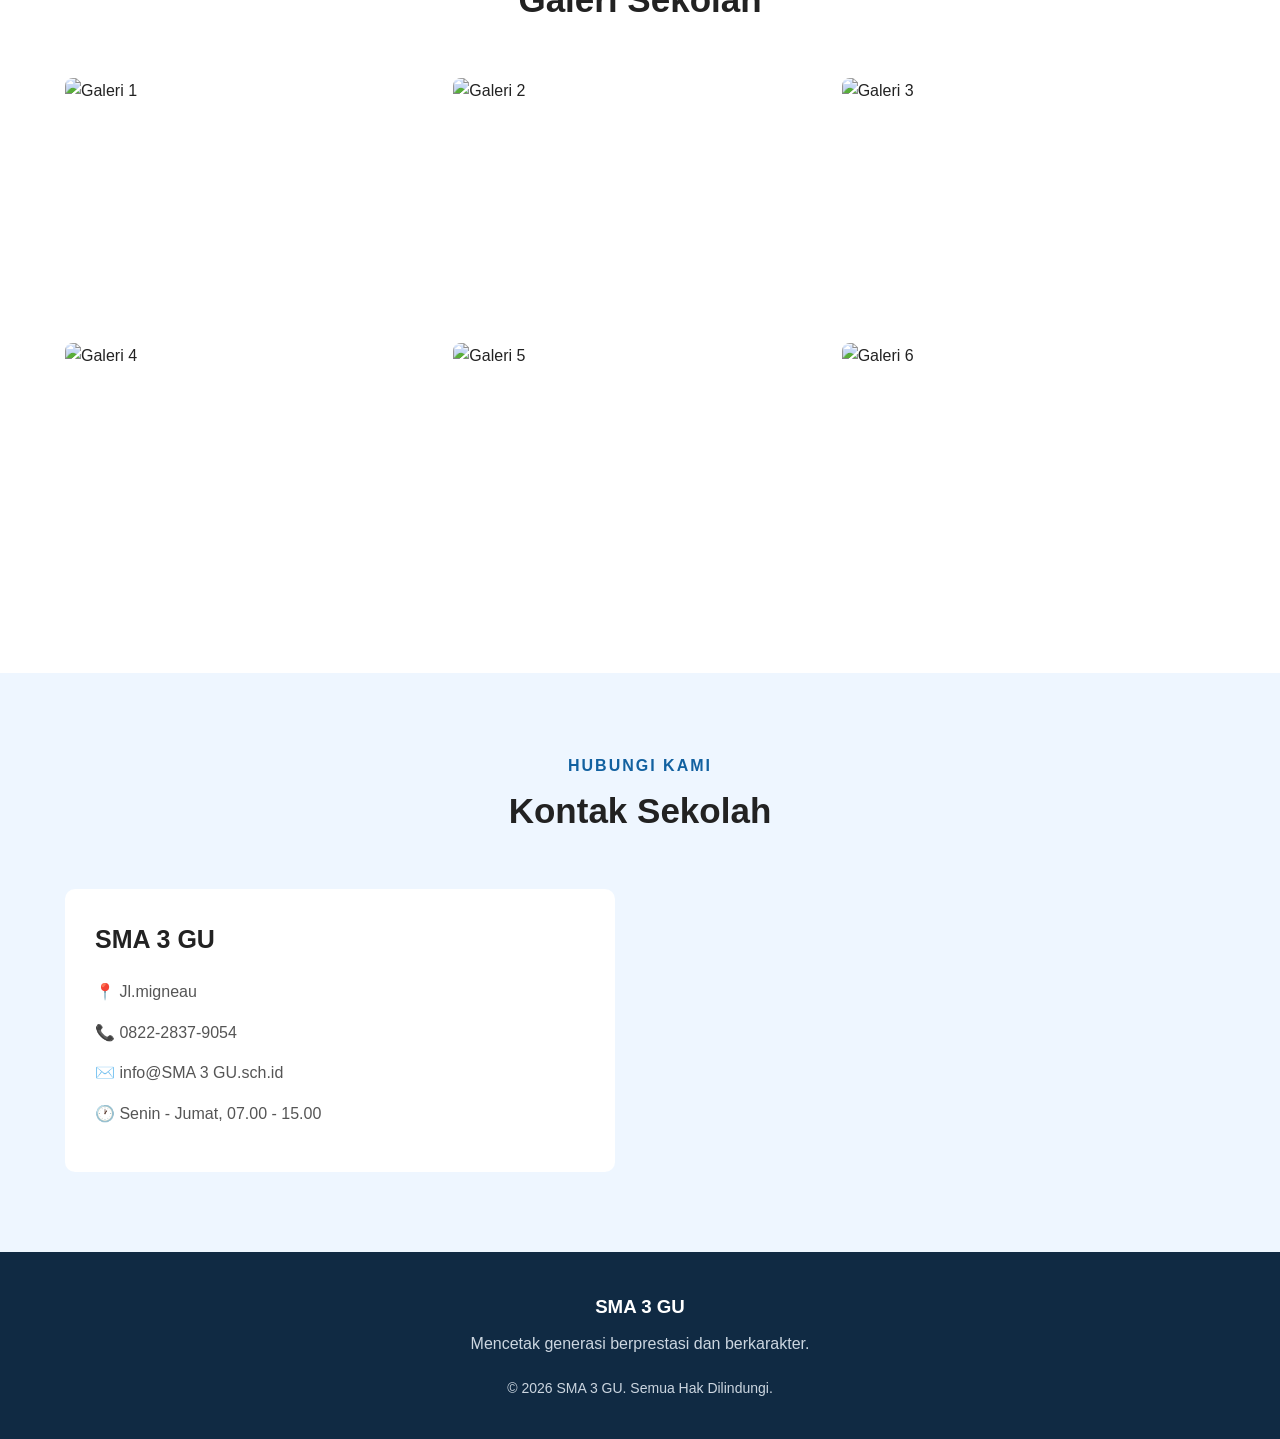
==== commit 522518d4: "Update index.html" ====
--- a/index.html
+++ b/index.html
@@ -10,6 +10,50 @@
 </head>
 
 <body>
+    <!-- =========================
+     POPUP INFORMASI WEBSITE
+========================= -->
+
+<div class="welcome-popup" id="welcomePopup">
+
+    <div class="welcome-box">
+
+        <div class="welcome-icon">
+            🏫
+        </div>
+
+        <h2>Informasi Website</h2>
+
+        <p>
+            Website ini kami buat sebagai contoh atau referensi
+            website sekolah.
+        </p>
+
+        <p>
+            Jika Anda berkenan untuk dibuatkan berdasarkan
+            informasi/data resmi dari sekolah, silakan hubungi
+            WhatsApp saya di
+            <strong>082228379054</strong>
+            atau Gmail saya di
+            <strong>tifan180126@gmail.com</strong>.
+        </p>
+
+        <p>
+            Mohon maaf bila ada kesalahan pada situs ini yang
+            membuat Anda tidak nyaman.
+        </p>
+
+        <p class="closing-text">
+            Sekian dari saya.
+        </p>
+
+        <button id="understandButton">
+            MENGERTI
+        </button>
+
+    </div>
+
+</div>
 
     <!-- ================= HEADER ================= -->
     <header>
@@ -46,8 +90,7 @@
                 <p class="subtitle">SELAMAT DATANG DI</p>
 
                 <h1>
-                    SMA Negeri<br>
-                    <span>Nusantara</span>
+                    SMA 3 GU<br>
                 </h1>
 
                 <p>
@@ -90,10 +133,10 @@
 
                 <div class="about-text">
 
-                    <h3>SMA Negeri Nusantara</h3>
-
-                    <p>
-                        SMA Negeri Nusantara merupakan sekolah yang
+                    <h3>SMA 3 GU</h3>
+
+                    <p>
+                        SMA 3 GU merupakan sekolah yang
                         berkomitmen memberikan pendidikan berkualitas
                         kepada seluruh peserta didik.
                     </p>
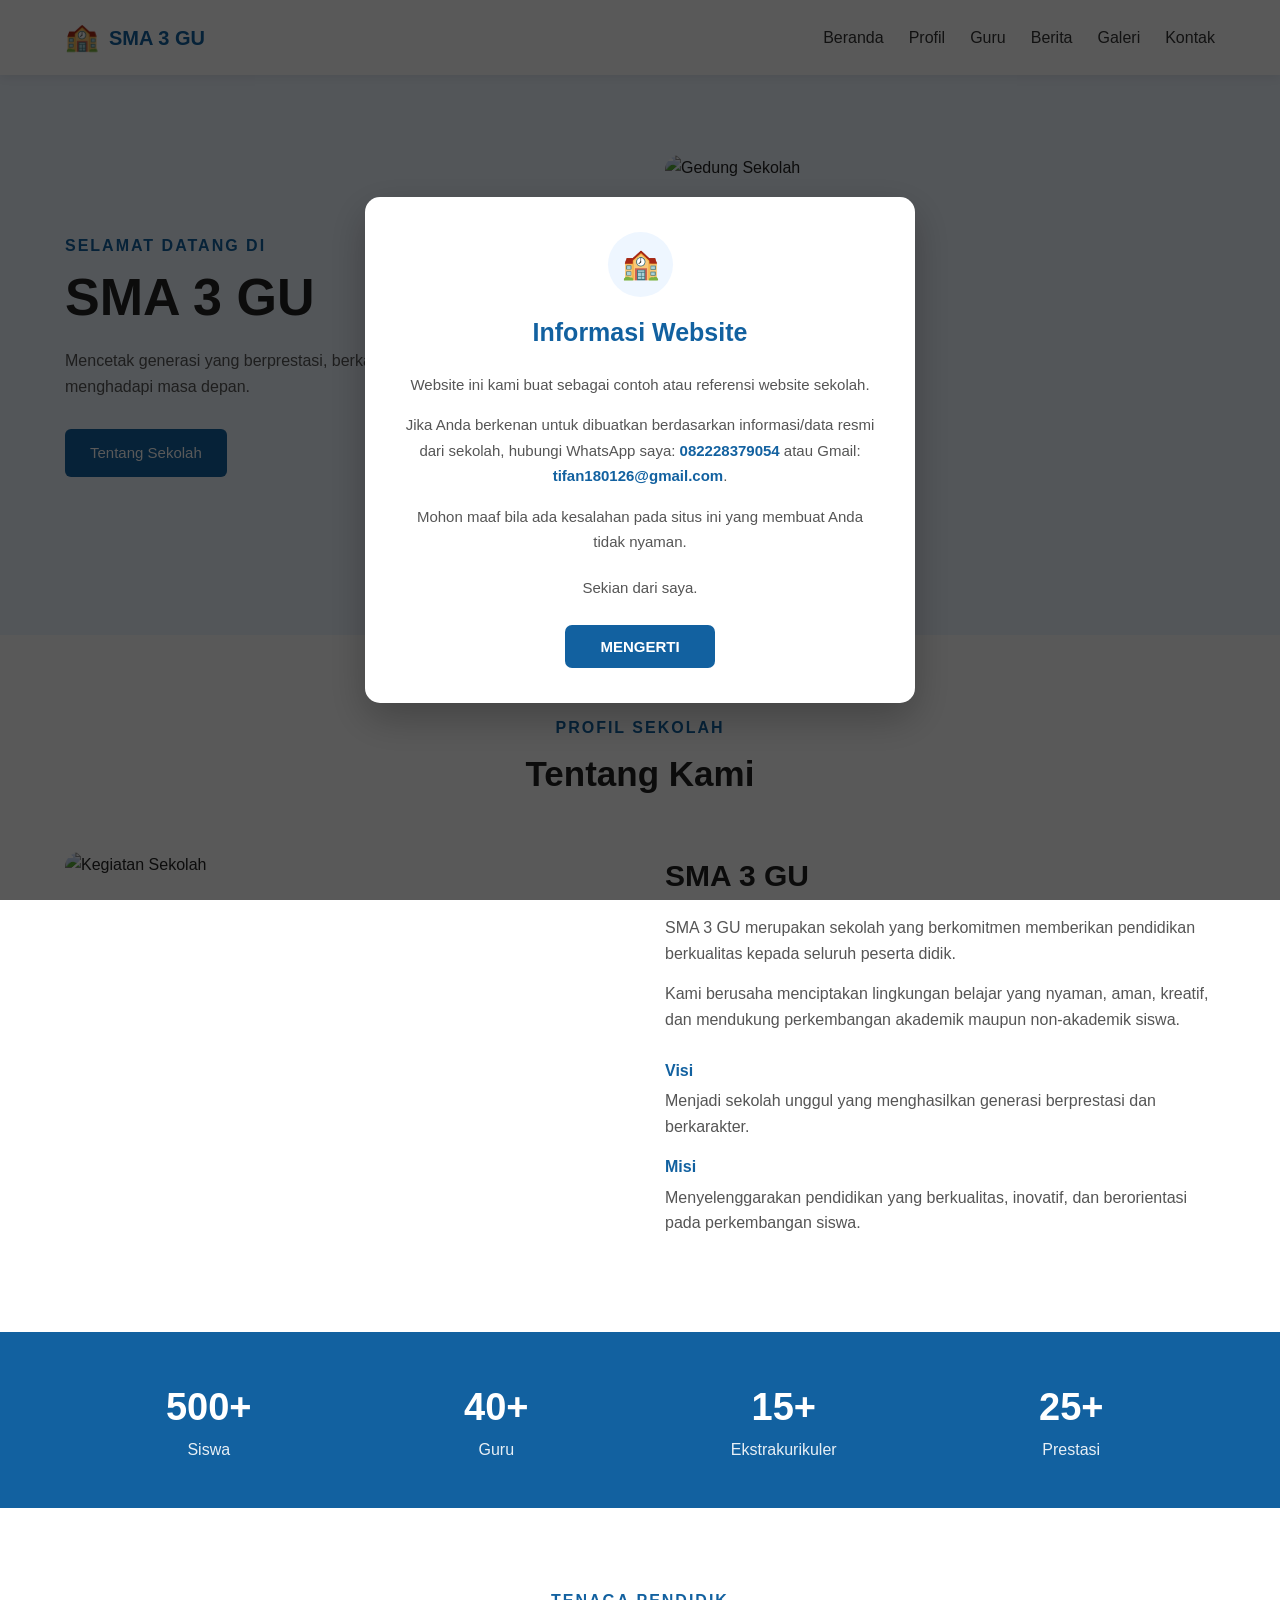
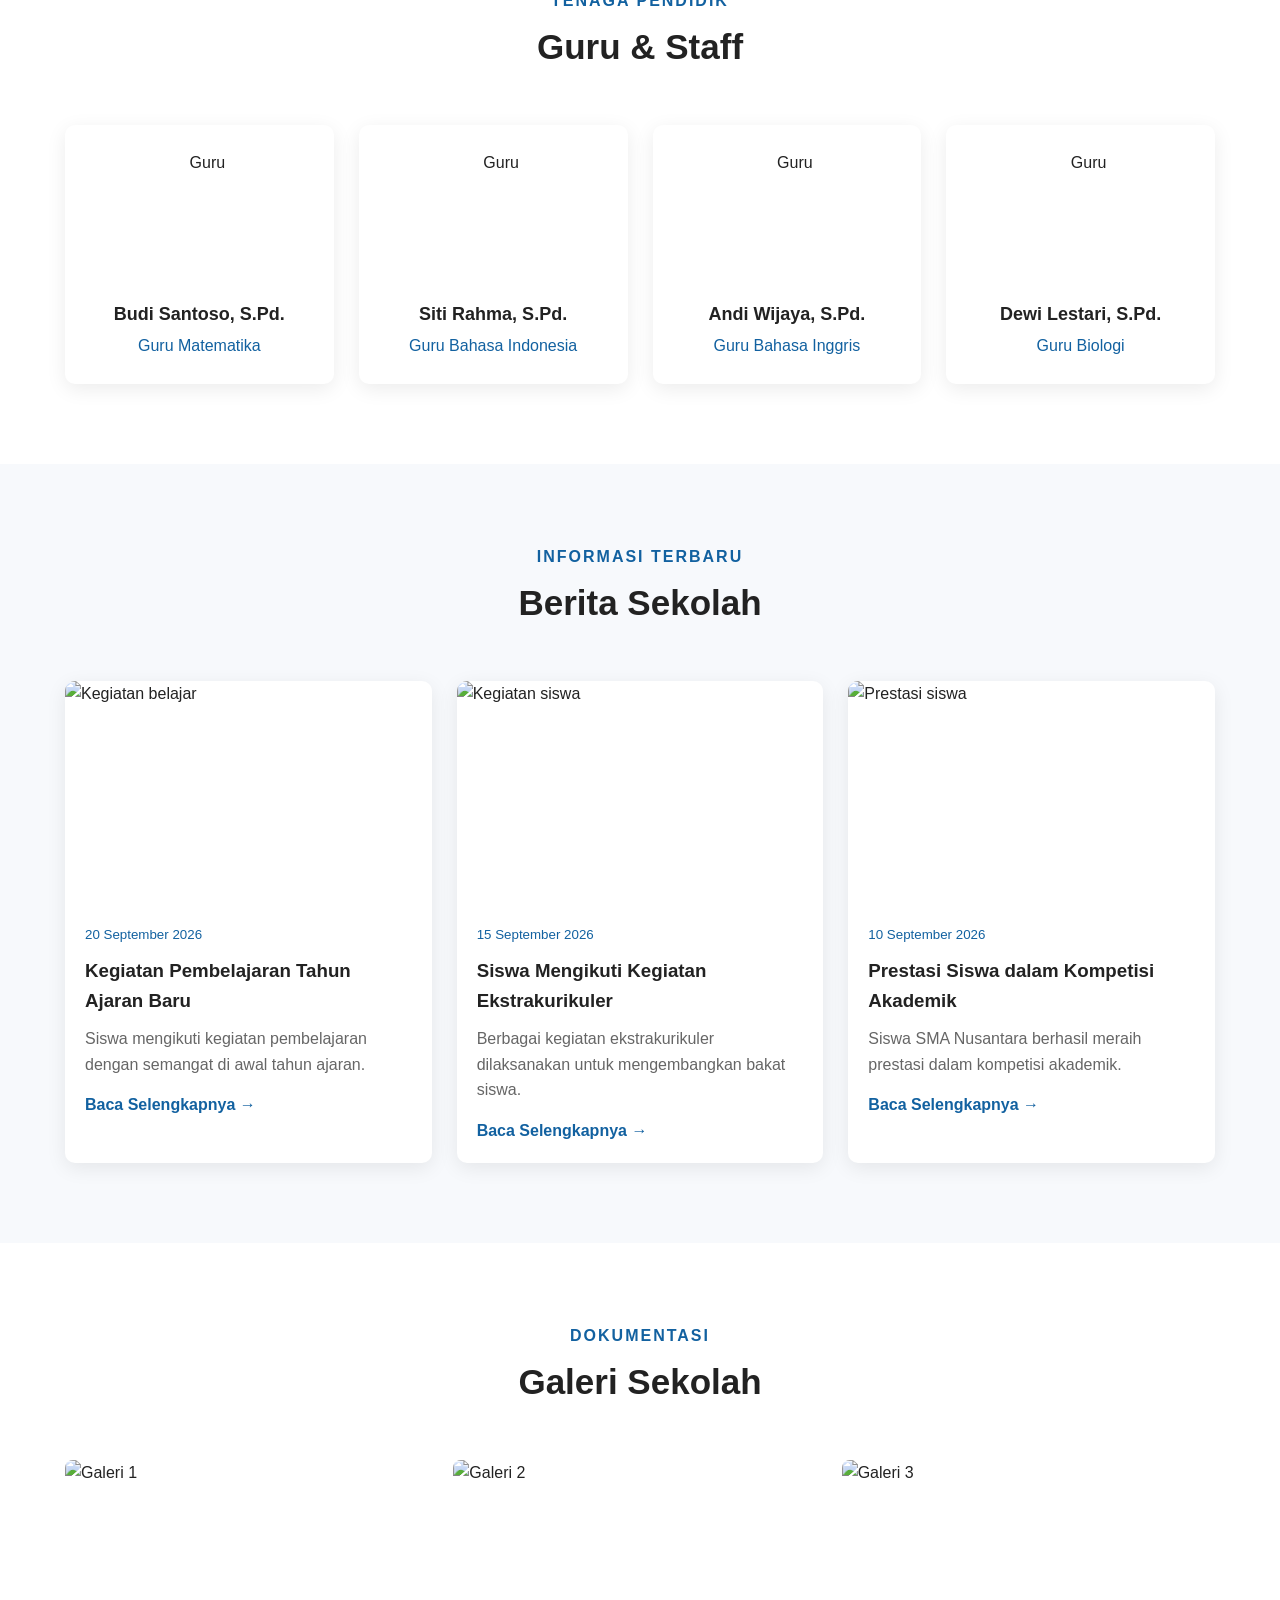
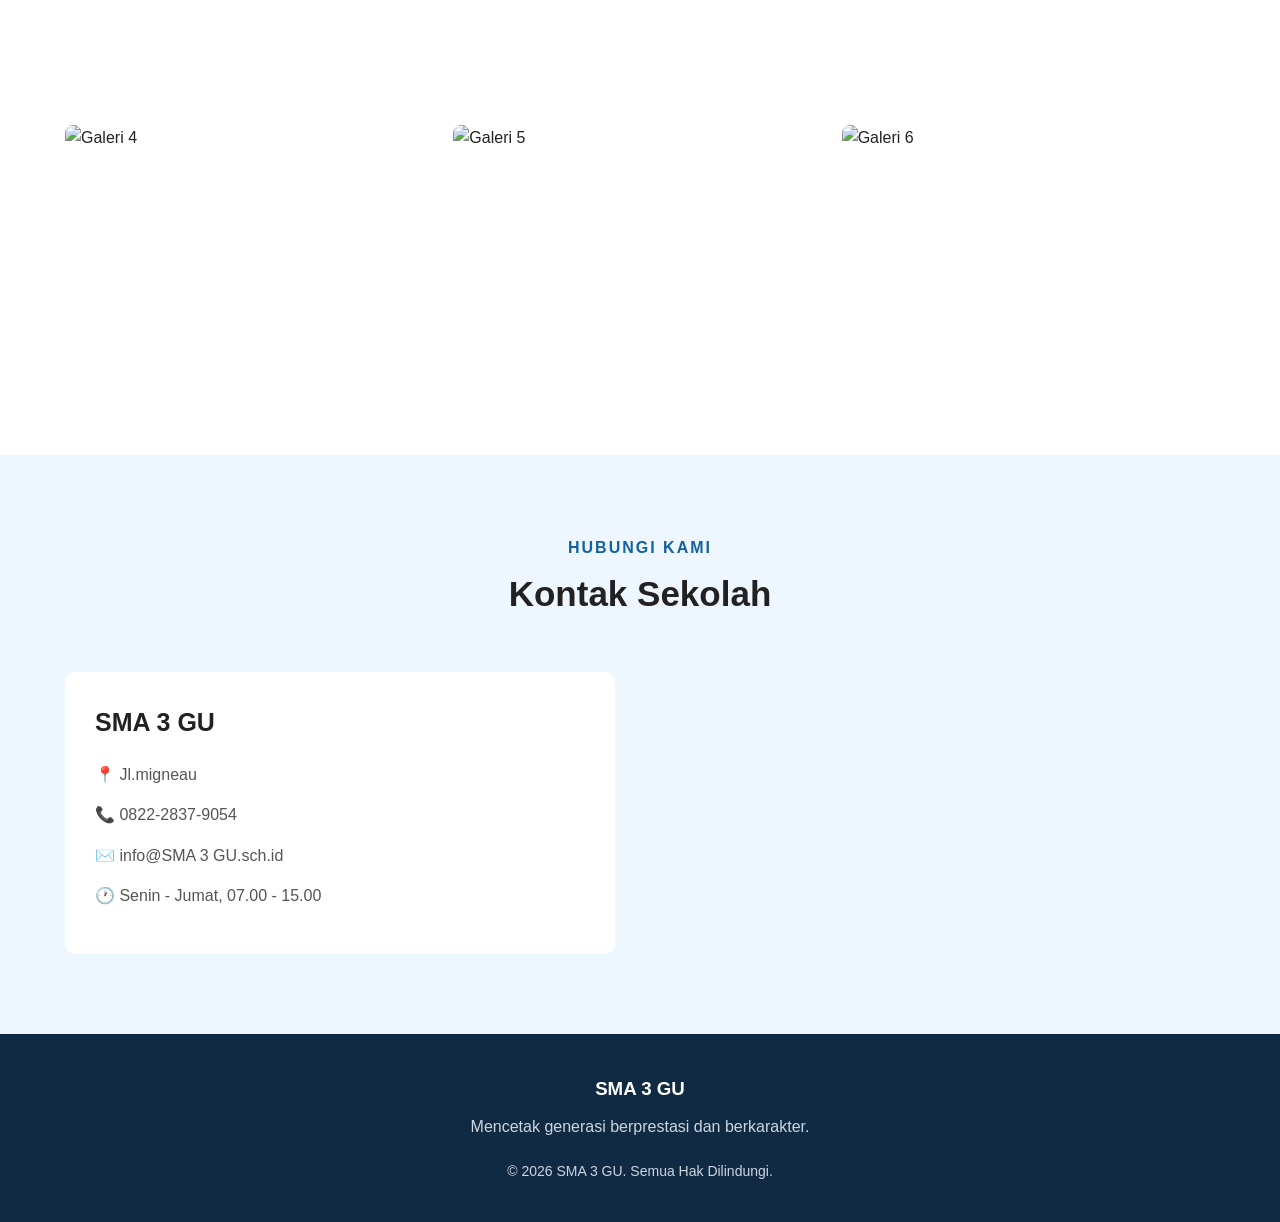
==== commit 3a539756: "Update index.html" ====
--- a/index.html
+++ b/index.html
@@ -10,49 +10,34 @@
 </head>
 
 <body>
-    <!-- =========================
-     POPUP INFORMASI WEBSITE
-========================= -->
-
 <div class="welcome-popup" id="welcomePopup">
-
     <div class="welcome-box">
-
-        <div class="welcome-icon">
-            🏫
-        </div>
+        <div class="welcome-icon">🏫</div>
 
         <h2>Informasi Website</h2>
 
         <p>
-            Website ini kami buat sebagai contoh atau referensi
-            website sekolah.
+            Website ini kami buat sebagai contoh atau referensi website sekolah.
         </p>
 
         <p>
-            Jika Anda berkenan untuk dibuatkan berdasarkan
-            informasi/data resmi dari sekolah, silakan hubungi
-            WhatsApp saya di
+            Jika Anda berkenan untuk dibuatkan berdasarkan informasi/data resmi
+            dari sekolah, hubungi WhatsApp saya:
             <strong>082228379054</strong>
-            atau Gmail saya di
+            atau Gmail:
             <strong>tifan180126@gmail.com</strong>.
         </p>
 
         <p>
-            Mohon maaf bila ada kesalahan pada situs ini yang
-            membuat Anda tidak nyaman.
+            Mohon maaf bila ada kesalahan pada situs ini yang membuat Anda tidak nyaman.
         </p>
 
         <p class="closing-text">
             Sekian dari saya.
         </p>
 
-        <button id="understandButton">
-            MENGERTI
-        </button>
-
+        <button type="button" id="understandButton">MENGERTI</button>
     </div>
-
 </div>
 
     <!-- ================= HEADER ================= -->
--- a/style.css
+++ b/style.css
@@ -843,3 +843,217 @@
         font-size: 27px;
     }
 }
+/* =========================================
+   POPUP INFORMASI WEBSITE
+========================================= */
+
+.welcome-popup {
+    position: fixed;
+
+    top: 0;
+    left: 0;
+
+    width: 100%;
+    height: 100%;
+
+    background: rgba(0, 0, 0, 0.65);
+
+    display: flex;
+    align-items: center;
+    justify-content: center;
+
+    padding: 20px;
+
+    z-index: 9999;
+
+    opacity: 1;
+    visibility: visible;
+
+    transition: opacity 0.4s ease,
+                visibility 0.4s ease;
+}
+
+
+/* POPUP KETIKA DISEMBUNYIKAN */
+
+.welcome-popup.hide {
+    opacity: 0;
+    visibility: hidden;
+    pointer-events: none;
+}
+
+
+/* KOTAK POPUP */
+
+.welcome-box {
+    background: white;
+
+    width: 100%;
+    max-width: 550px;
+
+    padding: 35px;
+
+    border-radius: 15px;
+
+    text-align: center;
+
+    box-shadow: 0 15px 40px rgba(0, 0, 0, 0.25);
+
+    animation: popupAnimation 0.5s ease;
+}
+
+
+/* ICON */
+
+.welcome-icon {
+    width: 65px;
+    height: 65px;
+
+    margin: 0 auto 15px;
+
+    background: #eef6ff;
+
+    border-radius: 50%;
+
+    display: flex;
+    align-items: center;
+    justify-content: center;
+
+    font-size: 30px;
+}
+
+
+/* JUDUL */
+
+.welcome-box h2 {
+    color: #1261a0;
+
+    font-size: 25px;
+
+    margin-bottom: 20px;
+}
+
+
+/* PARAGRAF */
+
+.welcome-box p {
+    color: #555;
+
+    font-size: 15px;
+
+    line-height: 1.7;
+
+    margin-bottom: 15px;
+}
+
+
+/* INFORMASI KONTAK */
+
+.welcome-box strong {
+    color: #1261a0;
+}
+
+
+/* TEKS PENUTUP */
+
+.closing-text {
+    margin-top: 20px;
+}
+
+
+/* TOMBOL MENGERTI */
+
+#understandButton {
+    margin-top: 10px;
+
+    background: #1261a0;
+
+    color: white;
+
+    border: none;
+
+    padding: 13px 35px;
+
+    border-radius: 7px;
+
+    font-size: 15px;
+
+    font-weight: bold;
+
+    cursor: pointer;
+
+    transition: 0.3s;
+}
+
+#understandButton:hover {
+    background: #0d4777;
+
+    transform: translateY(-2px);
+}
+
+
+/* ANIMASI POPUP */
+
+@keyframes popupAnimation {
+
+    from {
+        opacity: 0;
+        transform: translateY(30px) scale(0.95);
+    }
+
+    to {
+        opacity: 1;
+        transform: translateY(0) scale(1);
+    }
+
+}
+
+
+/* =========================================
+   POPUP UNTUK HP
+========================================= */
+
+@media (max-width: 600px) {
+
+    .welcome-popup {
+        padding: 15px;
+    }
+
+    .welcome-box {
+        padding: 25px 20px;
+
+        max-height: 90vh;
+
+        overflow-y: auto;
+
+        border-radius: 12px;
+    }
+
+    .welcome-icon {
+        width: 55px;
+        height: 55px;
+
+        font-size: 25px;
+    }
+
+    .welcome-box h2 {
+        font-size: 21px;
+
+        margin-bottom: 15px;
+    }
+
+    .welcome-box p {
+        font-size: 14px;
+
+        line-height: 1.6;
+
+        margin-bottom: 12px;
+    }
+
+    #understandButton {
+        width: 100%;
+
+        padding: 13px;
+    }
+
+}
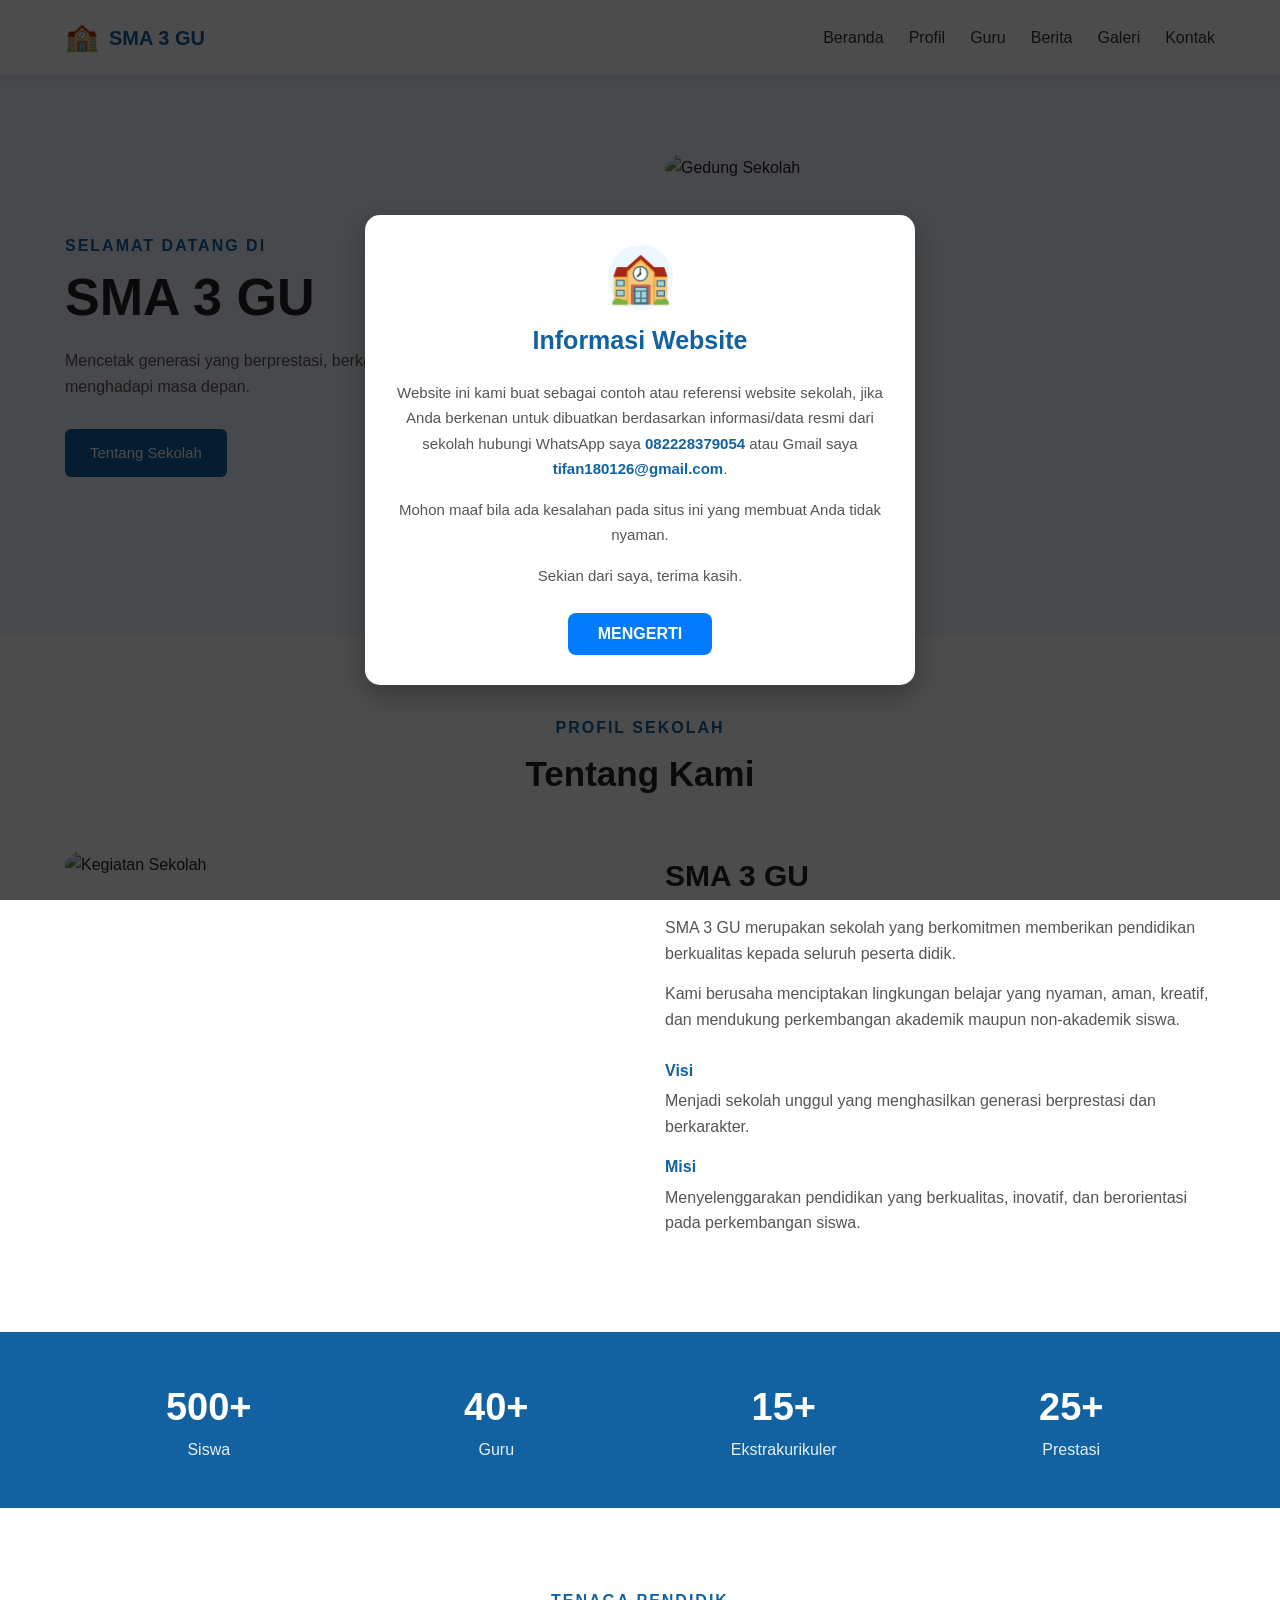
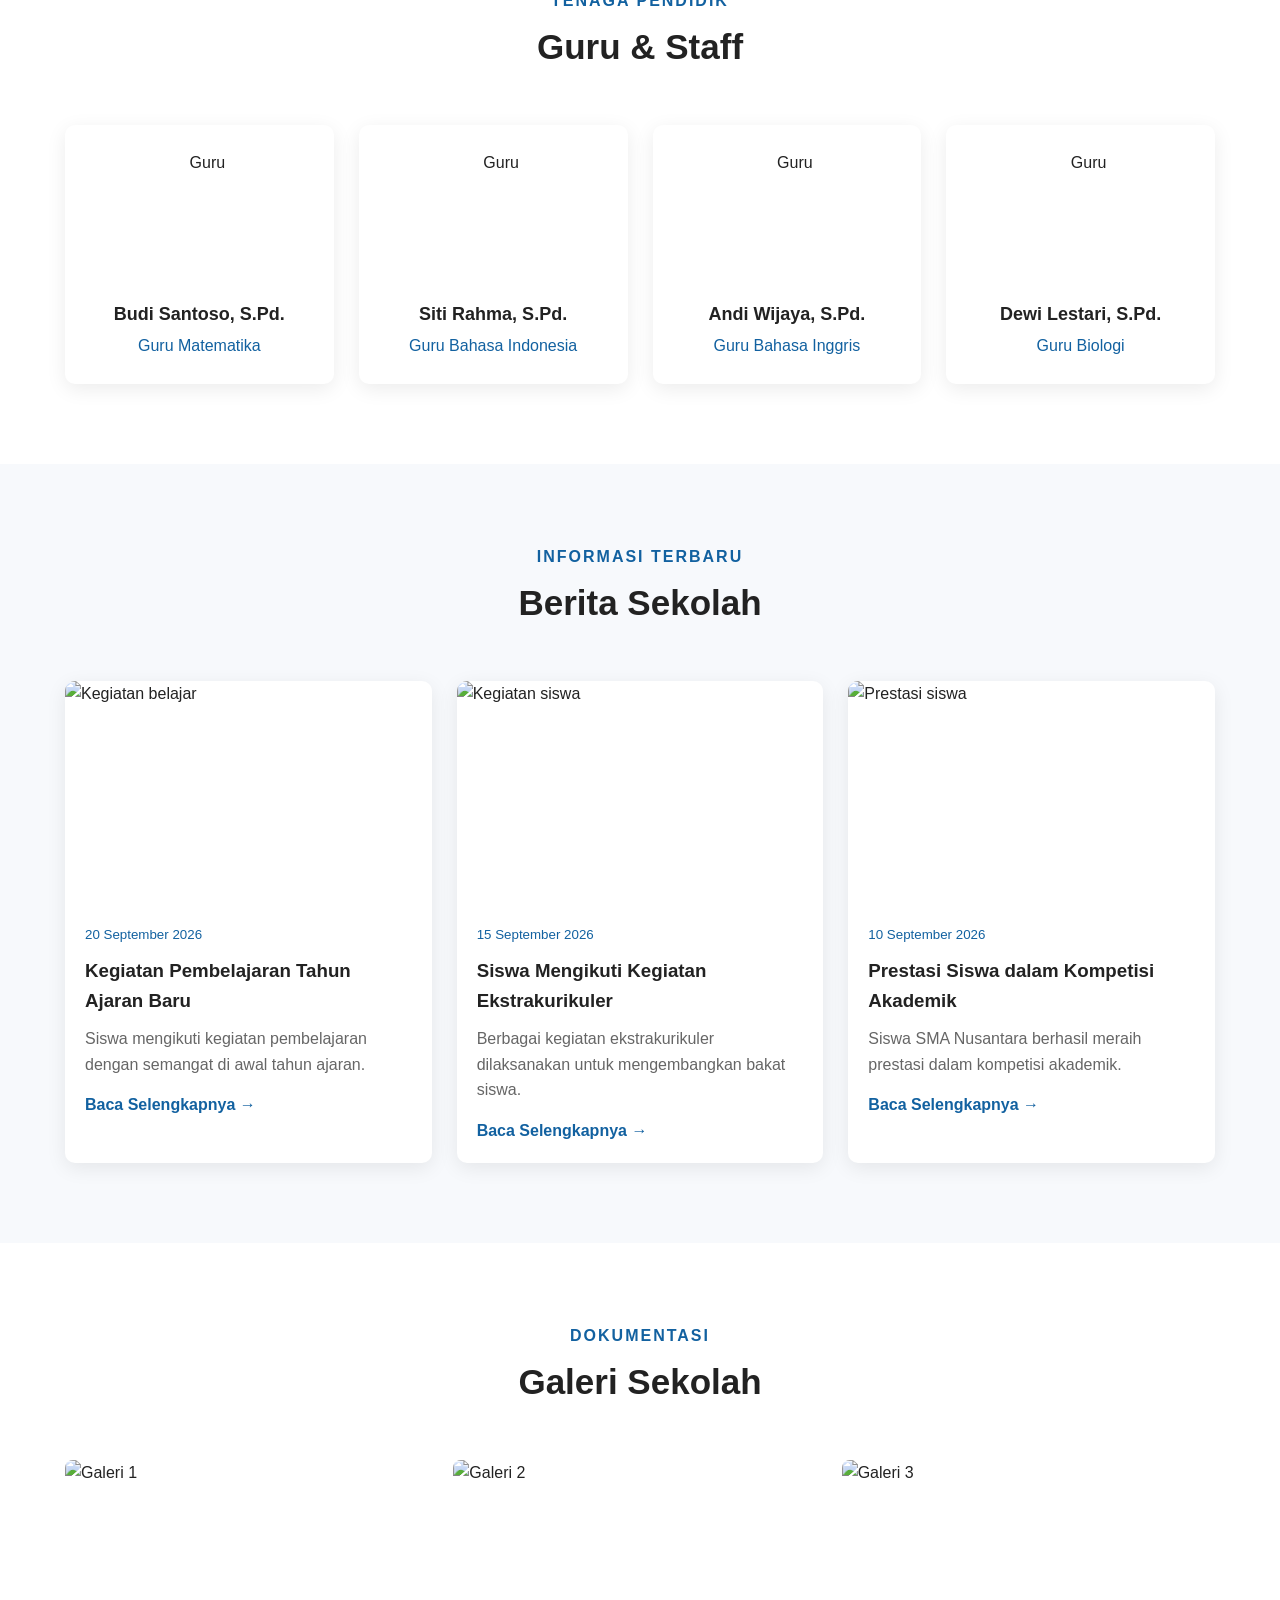
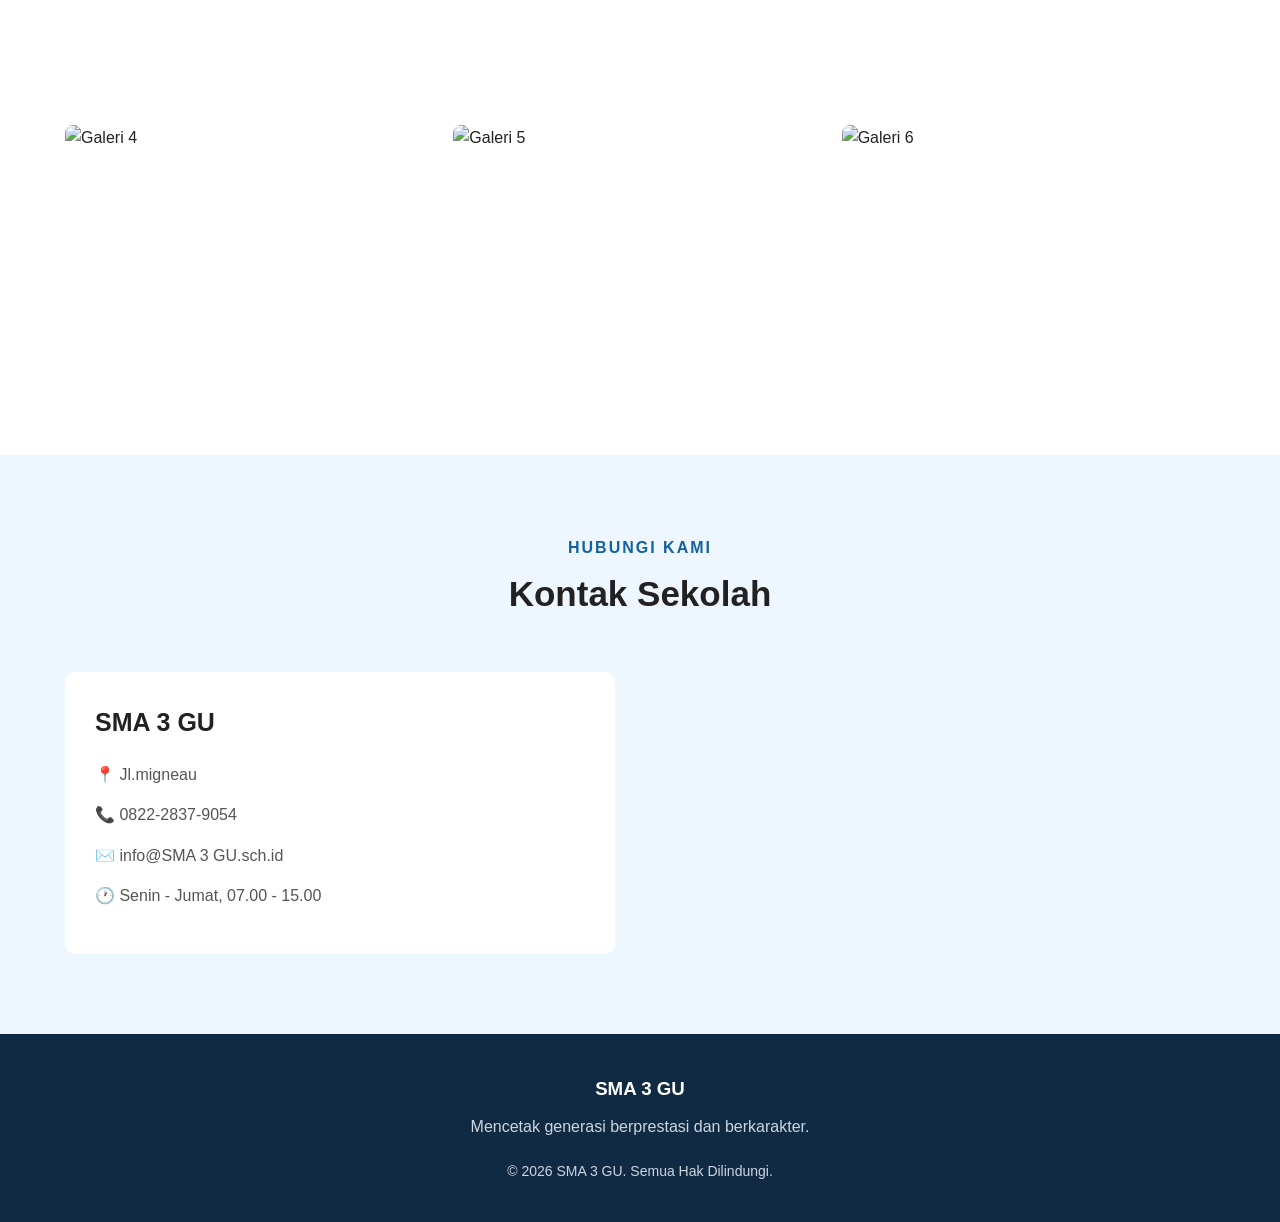
==== commit 1bc3cd75: "Update index.html" ====
--- a/index.html
+++ b/index.html
@@ -10,21 +10,20 @@
 </head>
 
 <body>
+<!-- NOTIFIKASI AWAL WEBSITE -->
 <div class="welcome-popup" id="welcomePopup">
     <div class="welcome-box">
+
         <div class="welcome-icon">🏫</div>
 
         <h2>Informasi Website</h2>
 
         <p>
-            Website ini kami buat sebagai contoh atau referensi website sekolah.
-        </p>
-
-        <p>
-            Jika Anda berkenan untuk dibuatkan berdasarkan informasi/data resmi
-            dari sekolah, hubungi WhatsApp saya:
+            Website ini kami buat sebagai contoh atau referensi website sekolah,
+            jika Anda berkenan untuk dibuatkan berdasarkan informasi/data resmi
+            dari sekolah hubungi WhatsApp saya
             <strong>082228379054</strong>
-            atau Gmail:
+            atau Gmail saya
             <strong>tifan180126@gmail.com</strong>.
         </p>
 
@@ -32,14 +31,16 @@
             Mohon maaf bila ada kesalahan pada situs ini yang membuat Anda tidak nyaman.
         </p>
 
-        <p class="closing-text">
-            Sekian dari saya.
+        <p>
+            Sekian dari saya, terima kasih.
         </p>
 
-        <button type="button" id="understandButton">MENGERTI</button>
+        <button type="button" id="understandButton">
+            MENGERTI
+        </button>
+
     </div>
 </div>
-
     <!-- ================= HEADER ================= -->
     <header>
         <div class="container navbar">
--- a/style.css
+++ b/style.css
@@ -1057,3 +1057,72 @@
     }
 
 }
+.welcome-popup {
+    position: fixed;
+    top: 0;
+    left: 0;
+    width: 100%;
+    height: 100%;
+    background: rgba(0, 0, 0, 0.7);
+
+    display: flex;
+    justify-content: center;
+    align-items: center;
+
+    z-index: 9999;
+
+    opacity: 1;
+    visibility: visible;
+
+    transition: opacity 0.3s ease, visibility 0.3s ease;
+}
+
+/* POPUP DISEMBUNYIKAN */
+.welcome-popup.hide {
+    opacity: 0;
+    visibility: hidden;
+    pointer-events: none;
+}
+
+.welcome-box {
+    background: white;
+    width: 90%;
+    max-width: 550px;
+    padding: 30px;
+    border-radius: 15px;
+    text-align: center;
+    box-shadow: 0 10px 30px rgba(0, 0, 0, 0.3);
+}
+
+.welcome-icon {
+    font-size: 50px;
+    margin-bottom: 10px;
+}
+
+.welcome-box h2 {
+    margin-bottom: 20px;
+}
+
+.welcome-box p {
+    line-height: 1.7;
+    margin-bottom: 15px;
+}
+
+.closing-text {
+    font-weight: bold;
+}
+
+#understandButton {
+    background: #007bff;
+    color: white;
+    border: none;
+    padding: 12px 30px;
+    border-radius: 8px;
+    cursor: pointer;
+    font-size: 16px;
+    font-weight: bold;
+}
+
+#understandButton:hover {
+    background: #0056b3;
+}
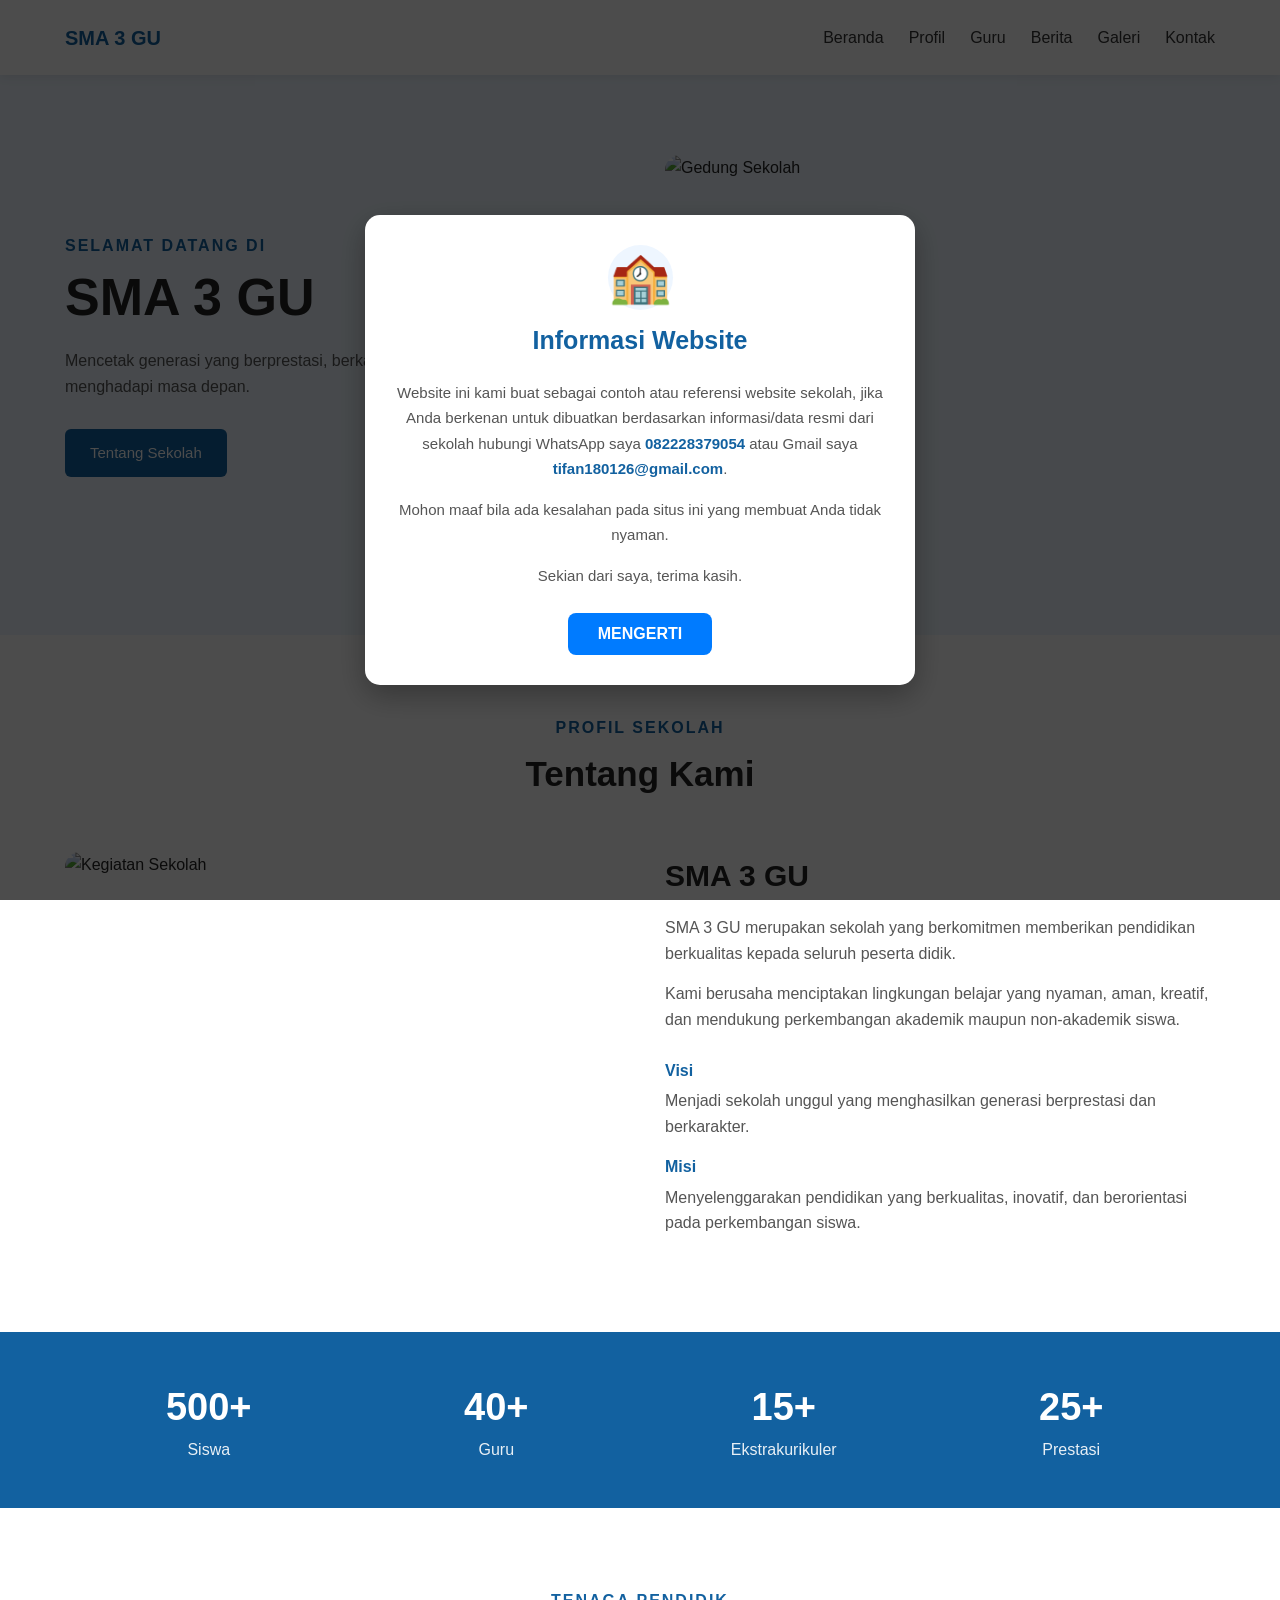
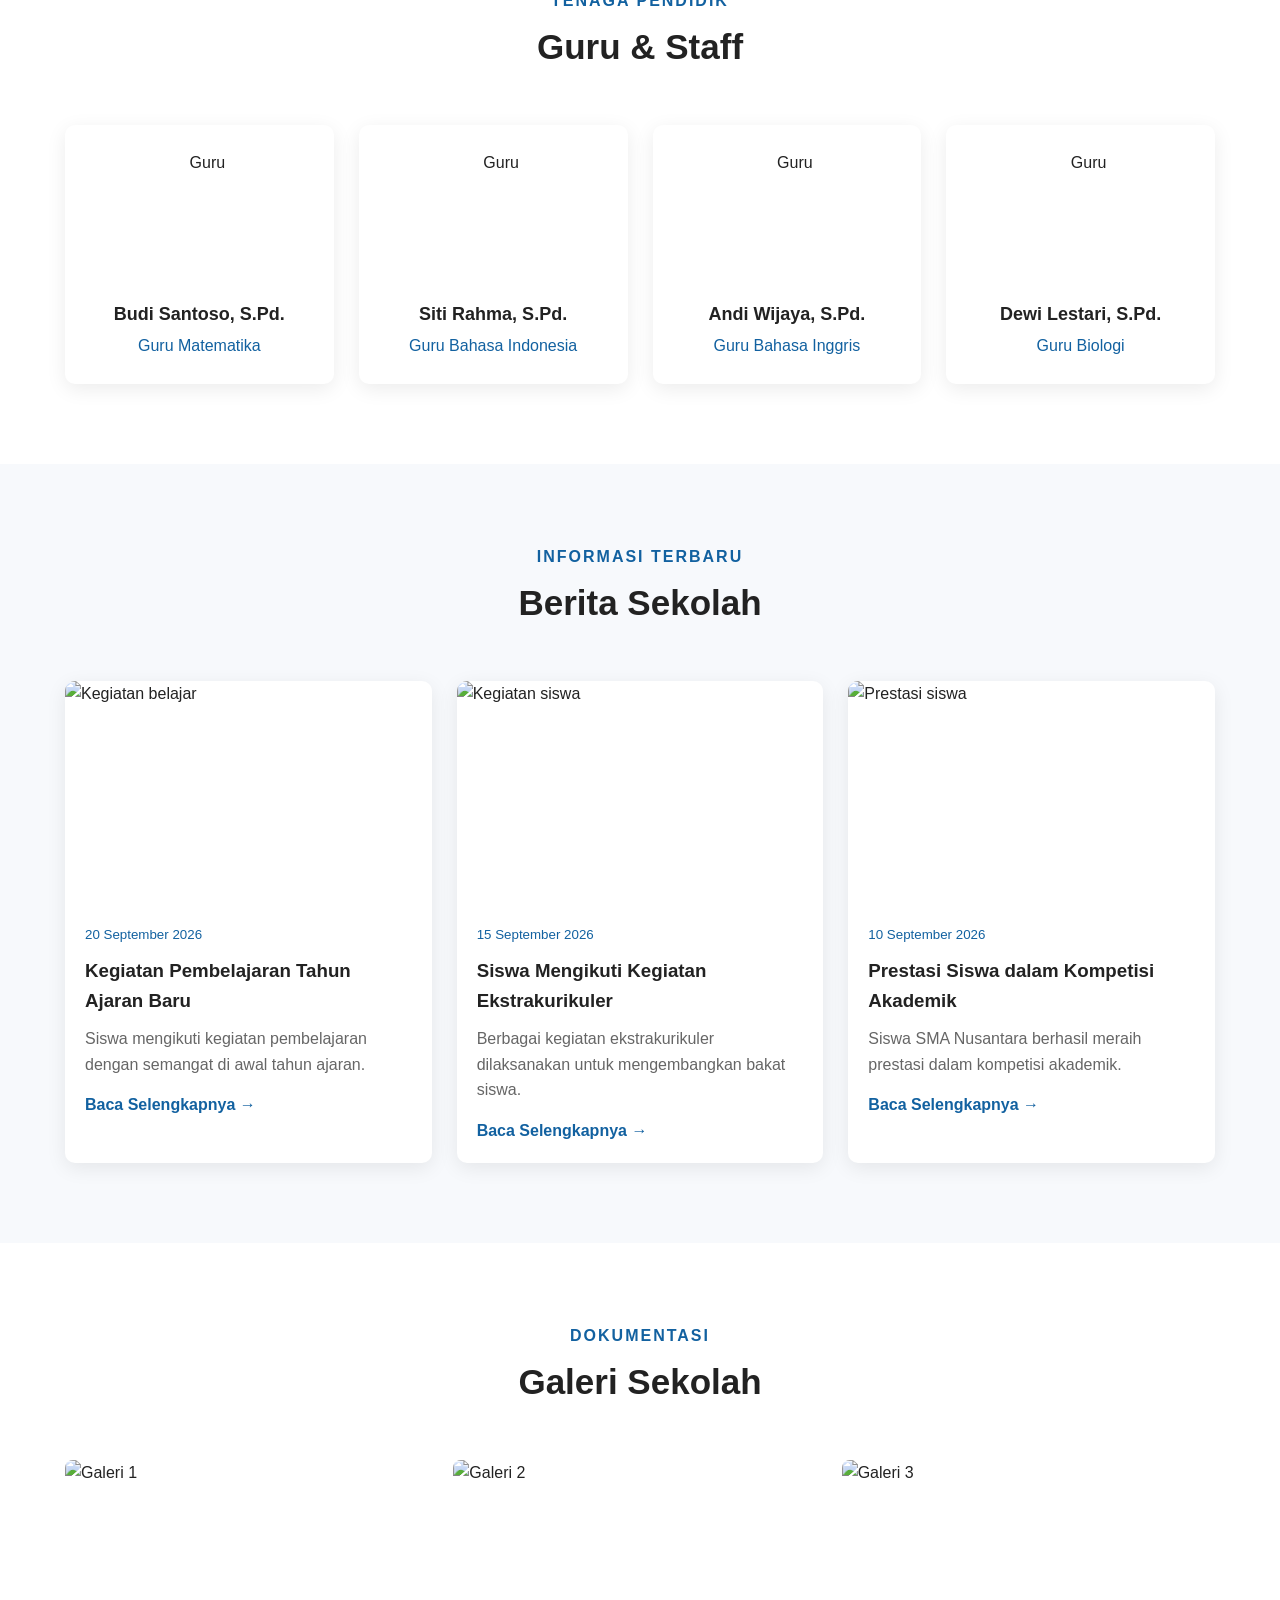
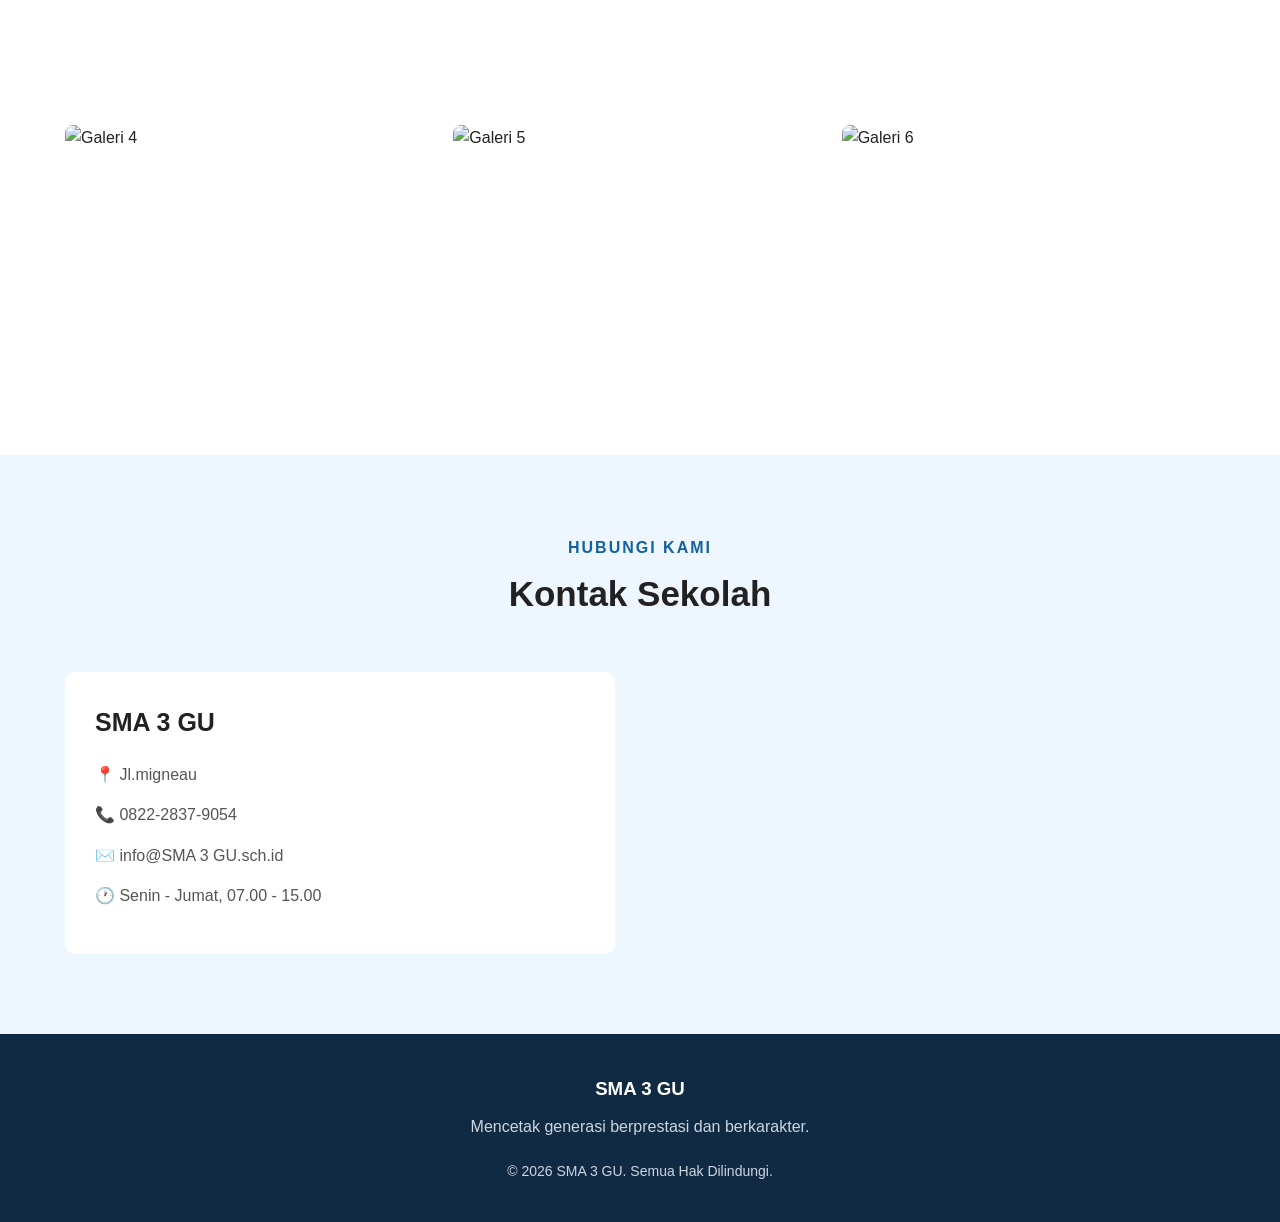
==== commit 1854cd8d: "Update index.html" ====
--- a/index.html
+++ b/index.html
@@ -46,7 +46,6 @@
         <div class="container navbar">
 
             <div class="logo">
-                <span>🏫</span>
                 <h2>SMA 3 GU</h2>
             </div>
 
@@ -113,7 +112,7 @@
             <div class="about">
 
                 <div class="about-image">
-                    <img src="https://images.unsplash.com/photo-1523050854058-8df90110c9f1?auto=format&fit=crop&w=800&q=80"
+                    <img src="https://smpn1kandat.sch.id/media_library/posts/post-image-1701649014003.png"
                          alt="Kegiatan Sekolah">
                 </div>
 
--- a/style.css
+++ b/style.css
@@ -226,6 +226,7 @@
 .about-text h3 {
     font-size: 30px;
     margin-bottom: 15px;
+    align-items: center;
 }
 
 .about-text > p {
